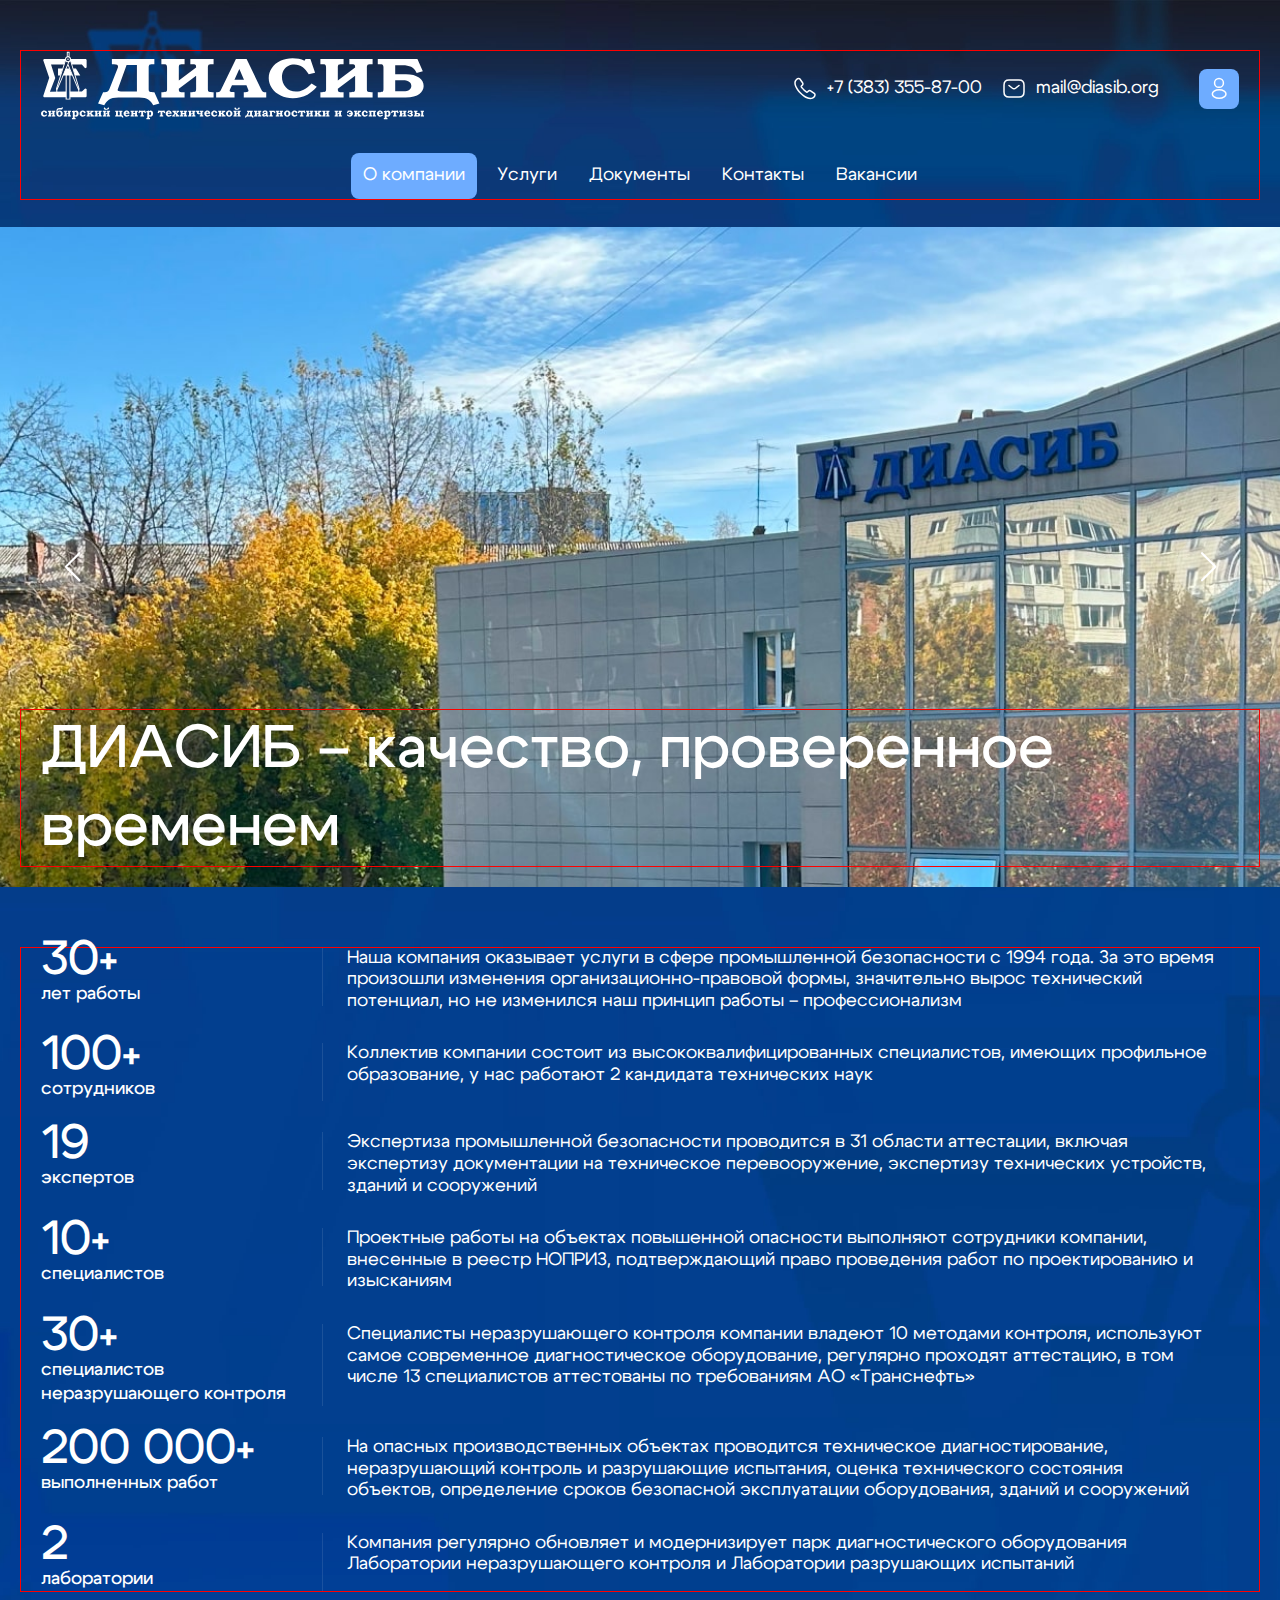
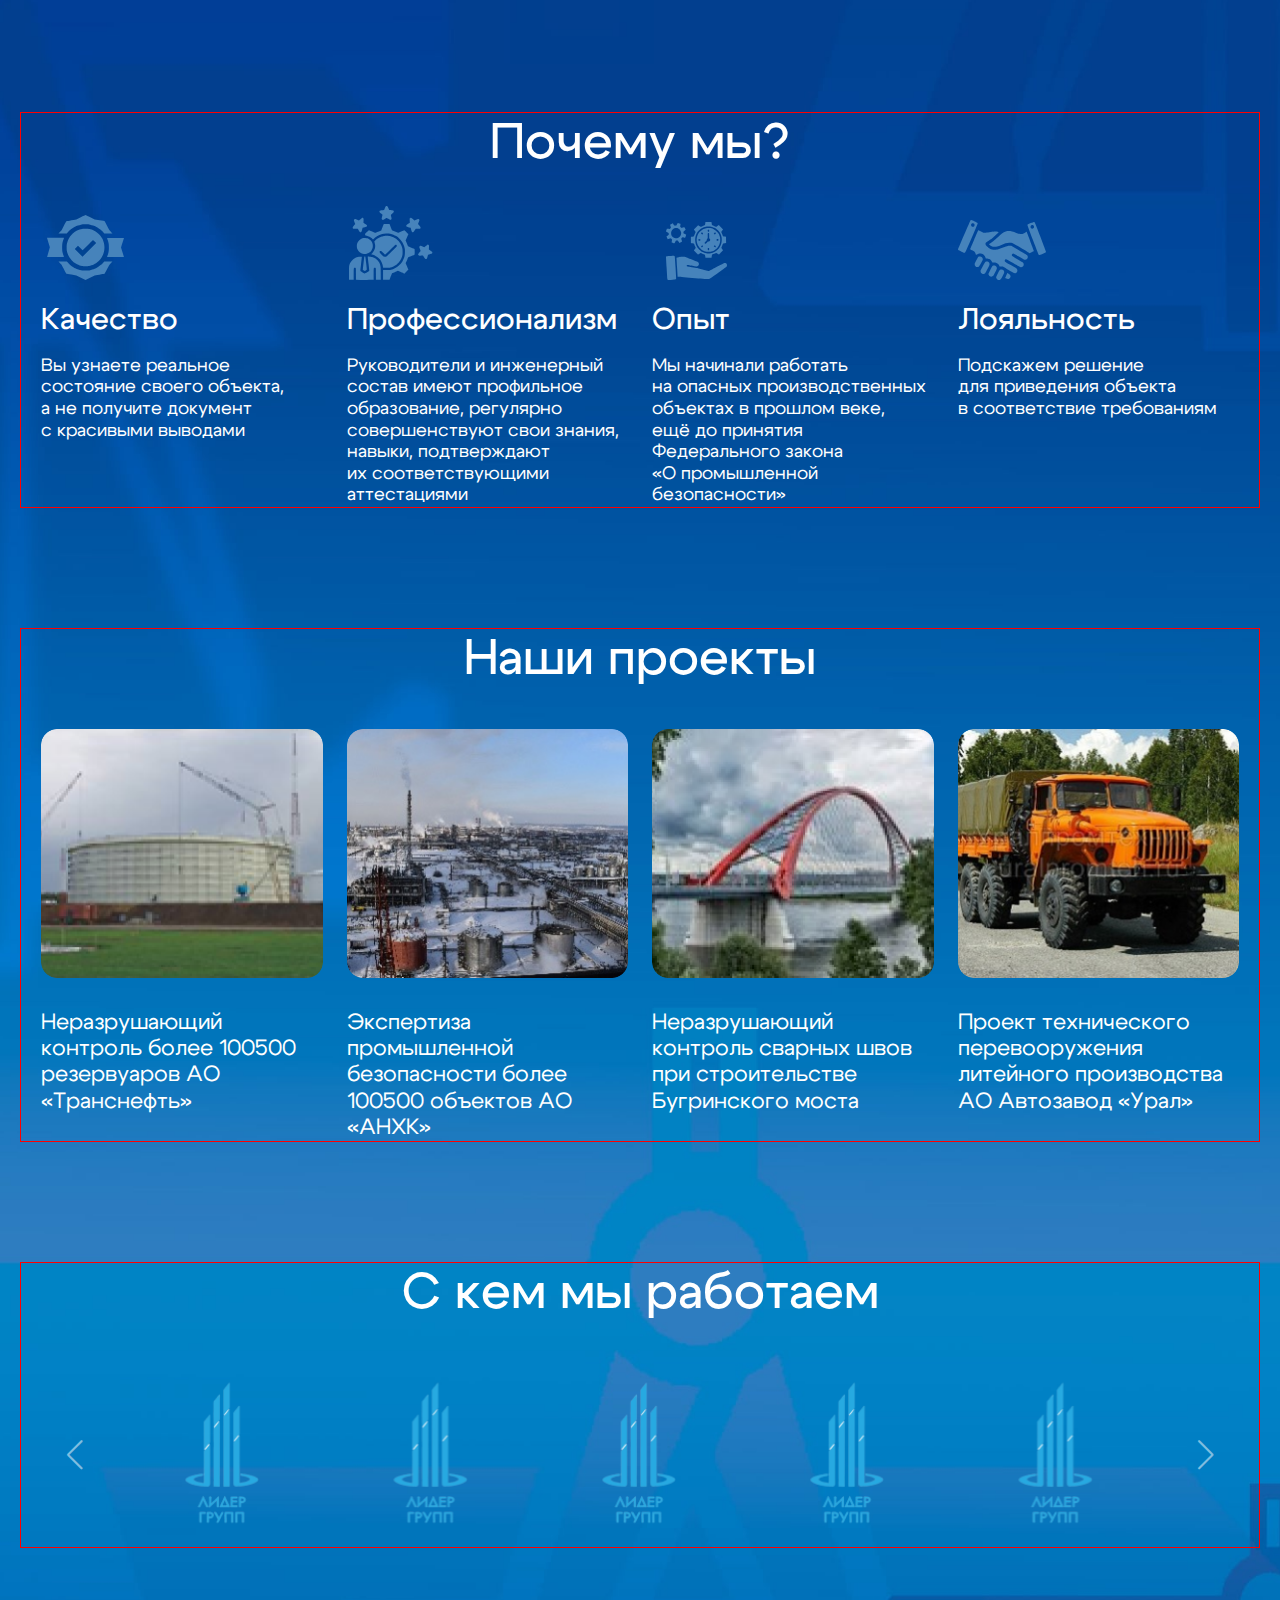
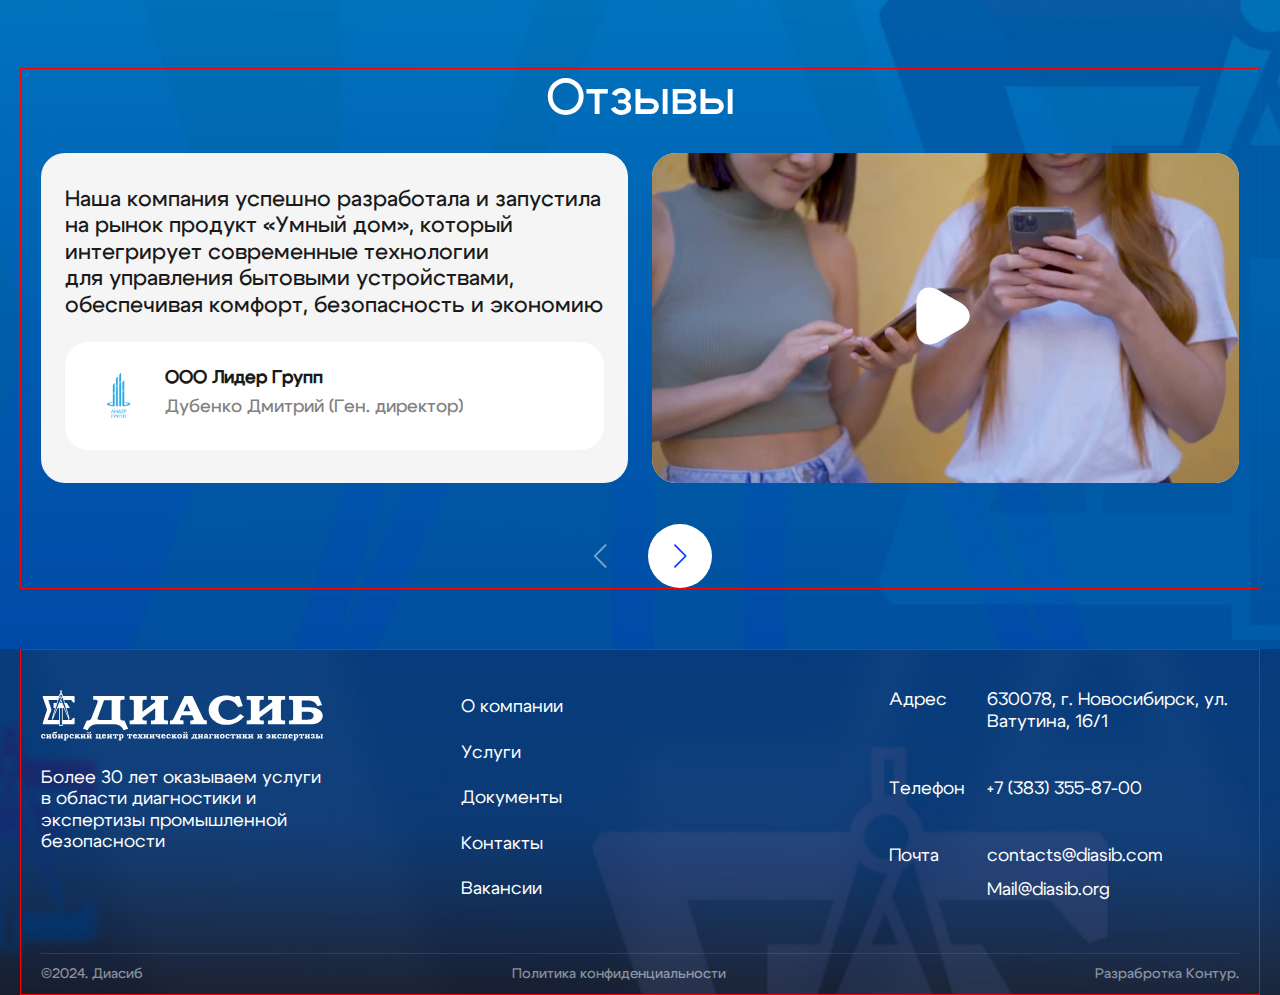
==== about.html @ 77876ae2 "first commit" ====
<!DOCTYPE html>
<html lang="ru">
<head>
    <meta charset="UTF-8">
    <meta name="viewport" content="width=device-width, initial-scale=1.0">
    <title>Диасиб</title>
    <link rel="stylesheet" href="https://cdn.jsdelivr.net/npm/swiper@11/swiper-bundle.min.css"/>
    <link rel="stylesheet" href="styles/style.css">
</head>
<body>
    <div class="layout" >
        <header class="header" style="background-image: url('./assets/imgs/Фон.jpg');">
            <div class="container">
                <a href="/index.html" class="logo">
                    <img src="./assets/icons/logo.svg" alt="logo">
                </a>
                <div class="header-content">
                    <div class="header-top">
                        <div class="header-contacts">
                            <a href="tel:+73833558700" class="phone">
                                <svg xmlns="http://www.w3.org/2000/svg" width="24" height="25" viewBox="0 0 24 25" fill="none">
                                    <path d="M21.97 18.83C21.97 19.19 21.89 19.56 21.72 19.92C21.55 20.28 21.33 20.62 21.04 20.94C20.55 21.48 20.01 21.87 19.4 22.12C18.8 22.37 18.15 22.5 17.45 22.5C16.43 22.5 15.34 22.26 14.19 21.77C13.04 21.28 11.89 20.62 10.75 19.79C9.6 18.95 8.51 18.02 7.47 16.99C6.44 15.95 5.51 14.86 4.68 13.72C3.86 12.58 3.2 11.44 2.72 10.31C2.24 9.17 2 8.08 2 7.04C2 6.36 2.12 5.71 2.36 5.11C2.6 4.5 2.98 3.94 3.51 3.44C4.15 2.81 4.85 2.5 5.59 2.5C5.87 2.5 6.15 2.56 6.4 2.68C6.66 2.8 6.89 2.98 7.07 3.24L9.39 6.51C9.57 6.76 9.7 6.99 9.79 7.21C9.88 7.42 9.93 7.63 9.93 7.82C9.93 8.06 9.86 8.3 9.72 8.53C9.59 8.76 9.4 9 9.16 9.24L8.4 10.03C8.29 10.14 8.24 10.27 8.24 10.43C8.24 10.51 8.25 10.58 8.27 10.66C8.3 10.74 8.33 10.8 8.35 10.86C8.53 11.19 8.84 11.62 9.28 12.14C9.73 12.66 10.21 13.19 10.73 13.72C11.27 14.25 11.79 14.74 12.32 15.19C12.84 15.63 13.27 15.93 13.61 16.11C13.66 16.13 13.72 16.16 13.79 16.19C13.87 16.22 13.95 16.23 14.04 16.23C14.21 16.23 14.34 16.17 14.45 16.06L15.21 15.31C15.46 15.06 15.7 14.87 15.93 14.75C16.16 14.61 16.39 14.54 16.64 14.54C16.83 14.54 17.03 14.58 17.25 14.67C17.47 14.76 17.7 14.89 17.95 15.06L21.26 17.41C21.52 17.59 21.7 17.8 21.81 18.05C21.91 18.3 21.97 18.55 21.97 18.83Z" stroke="white" stroke-width="1.5" stroke-miterlimit="10"/>
                                </svg>
                                +7 (383) 355-87-00
                            </a>
                            <a href="mailto:mail@diasib.org" class="mail">
                                <svg xmlns="http://www.w3.org/2000/svg" width="24" height="25" viewBox="0 0 24 25" fill="none">
                                    <path d="M17 21H7C4 21 2 19.5 2 16V9C2 5.5 4 4 7 4H17C20 4 22 5.5 22 9V16C22 19.5 20 21 17 21Z" stroke="white" stroke-width="1.5" stroke-miterlimit="10" stroke-linecap="round" stroke-linejoin="round"/>
                                    <path d="M17 9.5L13.87 12C12.84 12.82 11.15 12.82 10.12 12L7 9.5" stroke="white" stroke-width="1.5" stroke-miterlimit="10" stroke-linecap="round" stroke-linejoin="round"/>
                                </svg>
                                mail@diasib.org
                            </a>
                            <a href="#" class="profile">
                                <svg xmlns="http://www.w3.org/2000/svg" width="24" height="25" viewBox="0 0 24 25" fill="none">
                                    <path d="M12.1601 11.37C12.0601 11.36 11.9401 11.36 11.8301 11.37C9.45006 11.29 7.56006 9.34 7.56006 6.94C7.56006 4.49 9.54006 2.5 12.0001 2.5C14.4501 2.5 16.4401 4.49 16.4401 6.94C16.4301 9.34 14.5401 11.29 12.1601 11.37Z" stroke="white" stroke-width="1.5" stroke-linecap="round" stroke-linejoin="round"/>
                                    <path d="M7.16021 15.06C4.74021 16.68 4.74021 19.32 7.16021 20.93C9.91021 22.77 14.4202 22.77 17.1702 20.93C19.5902 19.31 19.5902 16.67 17.1702 15.06C14.4302 13.23 9.92021 13.23 7.16021 15.06Z" stroke="white" stroke-width="1.5" stroke-linecap="round" stroke-linejoin="round"/>
                                </svg>
                            </a>
                            
                        </div>
                    </div>
                    <div class="header-bottom">
                        <nav class="nav-menu">
                            <ul>
                                <li><a href="/about.html" class="active">О компании</a></li>
                                <li><a href="/services.html">Услуги</a></li>
                                <li><a href="/documents.html">Документы</a></li>
                                <li><a href="/contacts.html">Контакты</a></li>
                                <li><a href="/vacancies.html">Вакансии</a></li>
                            </ul>
                        </nav>
                    </div>  
                </div>
                <div class="burger">
                    <img src="./assets/icons/burger-menu.svg" alt="" class="burger-menu">
                    <img src="./assets/icons/close.svg" alt="" class="close-menu">
                </div>
            </div>
        </header>
        <main class="about-main" style="background-image: url('./assets/imgs/Фон.jpg');">
            <div class="banner-swiper swiper">
                <div class="swiper-wrapper">
                    <div class="swiper-slide">
                        <section class="banner" style="background-image: url('./assets/imgs/about-bg.jpg');">
                            <div class="container">
                                <h1>ДИАСИБ – качество, проверенное временем</h1>
                            </div>
                        </section>
                    </div>
                    <div class="swiper-slide">
                        <section class="banner" style="background-image: url('./assets/imgs/about-bg.jpg');">
                            <div class="container">
                                <h1>ДИАСИБ – качество, проверенное временем</h1>
                            </div>
                        </section>
                    </div>
                    <div class="swiper-slide">
                        <section class="banner" style="background-image: url('./assets/imgs/about-bg.jpg');">
                            <div class="container">
                                <h1>ДИАСИБ – качество, проверенное временем</h1>
                            </div>
                        </section>
                    </div>
                </div>
                <!-- <div class="swiper-pagination"></div> -->

                <div class=" swiper-button-prev"></div>
                <div class="swiper-button-next"></div>
            </div>         
            <section class="statistics">
                <div class="container">
                    <div class="statistics-wrapper">
                        <div class="statistics-item">
                            <h3>30+ <span>лет работы</span></h3>
                            <p>Наша компания оказывает услуги в сфере промышленной безопасности с 1994 года. За это время произошли изменения организационно-правовой формы, значительно вырос технический потенциал, но не изменился наш принцип работы – профессионализм</p>
                        </div>
                        <div class="statistics-item">
                            <h3>100+ <span>сотрудников</span></h3>
                            <p>Коллектив компании состоит из высококвалифицированных специалистов, имеющих профильное образование, у нас работают 2 кандидата технических наук</p>
                        </div>
                        <div class="statistics-item">
                            <h3>19 <span>экспертов</span></h3>
                            <p>Экспертиза промышленной безопасности проводится в 31 области аттестации, включая экспертизу документации на техническое перевооружение, экспертизу технических устройств, зданий и сооружений</p>
                        </div>
                        <div class="statistics-item">
                            <h3>10+ <span>специалистов</span></h3>
                            <p>Проектные работы на объектах повышенной опасности выполняют сотрудники компании, внесенные в реестр НОПРИЗ, подтверждающий право проведения работ по проектированию и изысканиям</p>
                        </div>
                        <div class="statistics-item">
                            <h3>30+ <span>специалистов неразрушающего контроля</span></h3>
                            <p>Специалисты неразрушающего контроля компании владеют 10 методами контроля, используют самое современное диагностическое оборудование, регулярно проходят аттестацию, в том числе 13 специалистов аттестованы по требованиям АО «Транснефть»</p>
                        </div>
                        <div class="statistics-item">
                            <h3>200 000+ <span>выполненных работ</span></h3>
                            <p>На опасных производственных объектах проводится техническое диагностирование, неразрушающий контроль и разрушающие испытания, оценка технического состояния объектов, определение сроков безопасной эксплуатации оборудования, зданий и сооружений</p>
                        </div>
                        <div class="statistics-item">
                            <h3>2 <span>лаборатории</span></h3>
                            <p>Компания регулярно обновляет и модернизирует парк диагностического оборудования Лаборатории неразрушающего контроля и Лаборатории разрушающих испытаний</p>
                        </div>
                    </div>
                </div>
            </section>
            <section class="advantages">
                <div class="container">
                    <h2>Почему мы?</h2>
                    <div class="advantages-wrapper">
                        <div class="advantages-item">
                            <div class="advantages-icon">
                                <svg width="77" height="65" viewBox="0 0 77 65" fill="none" xmlns="http://www.w3.org/2000/svg">
                                    <path fill-rule="evenodd" clip-rule="evenodd" d="M0 22.8734H8.50879C16.5515 22.8734 17.0176 22.8884 16.9274 23.1427C16.8823 23.2773 16.5816 24.1749 16.2659 25.1174C15.9352 26.0598 15.5594 27.481 15.409 28.2589C15.2136 29.3061 15.1535 30.4131 15.1535 32.4476C15.1535 34.4223 15.2286 35.6191 15.409 36.6364C15.5594 37.4143 15.9803 38.9402 16.3411 40.0023C16.7019 41.0644 16.9725 41.962 16.9424 41.9919C16.9123 42.0069 13.0939 42.0069 0.0751659 41.9471L2.84127 32.3728L1.53339 27.9597C0.826825 25.5362 0.180398 23.397 0.120266 23.2025L0 22.8734ZM77 22.8884L76.6843 23.8907C76.5039 24.4442 75.8424 26.5834 74.0385 32.3878L75.4215 36.9505C76.1882 39.4488 76.8647 41.618 76.9098 41.7676C76.985 42.0219 76.5189 42.0368 68.5062 42.0368C60.4785 42.0368 60.0125 42.0219 60.0877 41.7676C60.1478 41.618 60.4184 40.84 60.704 40.0023C60.9897 39.1945 61.3655 37.7733 61.5459 36.8757C61.8165 35.5293 61.8766 34.7066 61.8766 32.4476C61.8766 30.2037 61.8165 29.3809 61.5459 28.0495C61.3655 27.1369 60.9897 25.7158 60.704 24.893C60.4184 24.0852 60.1328 23.2923 60.0726 23.1427C59.9674 22.8884 60.4184 22.8884 77 22.8884ZM38.4699 0C38.5752 0 40.6948 1.0023 47.6853 4.47296L52.6763 5.3107C55.4274 5.77445 57.6823 6.16341 57.6974 6.17837C57.7124 6.19333 58.7647 8.18297 62.3276 15.0196L63.876 16.6352C64.7179 17.5178 65.4244 18.3107 65.4244 18.3855C65.4244 18.4902 63.9512 18.5501 57.2314 18.5501L56.4496 17.6076C56.0137 17.099 55.277 16.2911 54.796 15.8274C54.3149 15.3636 53.5182 14.6755 53.0221 14.2716C52.526 13.8826 51.654 13.2693 51.0978 12.9102C50.5416 12.5512 49.5644 11.9977 48.918 11.6835C48.2866 11.3544 47.0389 10.8458 46.182 10.5466C45.31 10.2474 43.927 9.85846 43.1002 9.67894C41.8223 9.40967 41.1158 9.34983 38.515 9.34983C35.9143 9.34983 35.1927 9.40967 33.9299 9.67894C33.1031 9.85846 31.705 10.2474 30.8481 10.5466C29.9762 10.8458 28.6533 11.3993 27.9166 11.7883C27.165 12.1772 26.0525 12.8205 25.4512 13.2394C24.8348 13.6433 23.7524 14.481 23.0459 15.0944C22.3393 15.7227 21.3171 16.7399 19.7987 18.5351L15.7397 18.5501C13.4998 18.5501 11.6207 18.5052 11.5605 18.4304C11.5004 18.3705 12.1468 17.6076 14.5822 15.1692L16.8522 10.8308C18.1 8.45224 19.1673 6.41772 19.2274 6.32796C19.2876 6.22325 21.5125 5.78941 29.3448 4.47296L33.8096 2.24396C36.2751 1.01726 38.3647 0 38.4699 0V0ZM39.0412 13.6881C40.4693 13.7181 41.8674 13.8377 42.4988 13.9873C43.0701 14.107 44.0472 14.3913 44.6786 14.6007C45.295 14.8101 46.4375 15.3038 47.2343 15.7077C48.016 16.1116 49.2337 16.8746 49.9403 17.3982C50.6318 17.9218 51.6841 18.8493 52.2403 19.4626C52.8116 20.061 53.5783 20.9586 53.9241 21.4522C54.2849 21.9459 54.8711 22.9333 55.247 23.6214C55.6228 24.3245 56.164 25.611 56.4647 26.4638C56.7503 27.3314 57.0961 28.6778 57.2163 29.4557C57.3516 30.2486 57.4569 31.5949 57.4569 32.4476C57.4569 33.3153 57.3516 34.6617 57.2163 35.4396C57.0961 36.2325 56.7503 37.5788 56.4647 38.4315C56.164 39.2992 55.6228 40.5857 55.247 41.2739C54.8711 41.977 54.2849 42.9494 53.9241 43.443C53.5783 43.9367 52.8116 44.8493 52.2403 45.4476C51.6841 46.061 50.6318 46.9885 49.9403 47.5121C49.2337 48.0357 48.016 48.7986 47.2343 49.2025C46.4375 49.6064 45.1898 50.13 44.4531 50.3694C43.7015 50.6237 42.6191 50.9079 42.0478 51.0276C41.4014 51.1473 40.0184 51.2221 38.515 51.2221C36.9967 51.2221 35.6136 51.1473 34.9822 51.0276C34.3959 50.9079 33.3436 50.6237 32.6521 50.3993C31.9455 50.1749 30.7579 49.6962 30.0213 49.3222C29.2696 48.9482 28.1572 48.29 27.5408 47.8562C26.9094 47.4223 25.797 46.4499 25.0603 45.702C24.3087 44.954 23.3165 43.7722 22.8504 43.069C22.3694 42.3809 21.723 41.229 21.3922 40.5259C21.0615 39.8377 20.6556 38.8205 20.4752 38.2819C20.3098 37.7583 20.0392 36.771 19.9039 36.1128C19.7235 35.2601 19.6484 34.2278 19.6484 32.4476C19.6484 30.6824 19.7235 29.6502 19.9039 28.7825C20.0392 28.1243 20.3399 27.0472 20.5654 26.389C20.7759 25.7307 21.2569 24.6237 21.6027 23.9206C21.9635 23.2325 22.6099 22.1553 23.0459 21.527C23.4818 20.9137 24.4139 19.8366 25.1205 19.1335C25.827 18.4304 26.9094 17.4879 27.5408 17.0541C28.1572 16.6203 29.2696 15.962 30.0213 15.588C30.7579 15.214 31.9455 14.7353 32.6521 14.5109C33.3436 14.2716 34.426 14.0173 35.0574 13.9125C35.6738 13.8078 36.2751 13.7031 36.4104 13.6732C36.5307 13.6433 37.7183 13.6433 39.0412 13.6881ZM35.5836 35.29L30.9984 30.7273L27.7663 33.9586L35.5084 41.6479L49.1886 28.0345C46.7983 25.6709 46.0617 24.9678 46.0316 24.9678C45.9865 24.9678 43.6113 27.3015 40.77 30.1289L35.5836 35.29ZM19.7987 46.3751L20.851 47.6018C21.4223 48.275 22.4746 49.3222 23.1812 49.9206C23.8727 50.519 24.925 51.3268 25.5113 51.7158C26.0826 52.1047 27.2702 52.7779 28.1421 53.2117C28.999 53.6456 30.4272 54.229 31.2991 54.5132C32.156 54.7975 33.4789 55.1415 34.2306 55.2911C35.2679 55.5006 36.2601 55.5604 38.5902 55.5604C41.0857 55.5604 41.8374 55.5006 43.1002 55.2313C43.927 55.0518 45.31 54.6628 46.182 54.3636C47.0389 54.0644 48.3016 53.5409 48.9631 53.2117C49.6246 52.8826 50.707 52.2543 51.3684 51.8205C52.0299 51.3867 53.1724 50.504 53.909 49.8608C54.6607 49.2175 55.698 48.1703 57.2314 46.3751H61.3204C64.5074 46.3751 65.4244 46.4051 65.4094 46.5547C65.4094 46.6594 64.7179 47.4522 62.3126 49.8907L60.0125 54.3038C58.7497 56.7273 57.7124 58.7169 57.6974 58.7319C57.6823 58.7468 55.4274 59.1358 47.6853 60.4373L38.515 65L29.3448 60.4373L24.4139 59.6145C21.7079 59.1507 19.4379 58.7917 19.3778 58.7917C19.3176 58.7917 18.2052 56.7422 14.5672 49.7411L13.0037 48.1703C12.1468 47.3026 11.4854 46.5397 11.5455 46.4799C11.6056 46.42 13.4848 46.3751 19.7987 46.3751Z" fill="#4683BB"/>
                                </svg>
                            </div>
                            <h4>Качество</h4>
                            <p>Вы узнаете реальное состояние своего объекта, а не получите документ с красивыми выводами</p>
                        </div>
                        <div class="advantages-item">
                            <div class="advantages-icon">
                                <svg width="84" height="74" viewBox="0 0 84 74" fill="none" xmlns="http://www.w3.org/2000/svg">
                                    <path fill-rule="evenodd" clip-rule="evenodd" d="M34.7944 17.9006L40.5471 17.9876L41.6942 20.9797C42.3199 22.615 42.9629 24.0937 43.102 24.2502C43.241 24.3894 43.9536 24.7199 44.6661 24.9635C45.3787 25.207 46.5779 25.7115 47.3252 26.0942C48.0552 26.4595 48.8025 26.7727 48.9763 26.7727C49.1328 26.7727 50.5753 26.1812 52.1916 25.4679C53.7905 24.7547 55.1983 24.1632 55.32 24.1632C55.4242 24.1632 56.4149 25.0504 59.439 28.0774L56.6235 34.5139L57.3882 36.1666C57.8227 37.0712 58.3441 38.3237 58.5352 38.95C58.7438 39.5762 59.0393 40.2025 59.2131 40.359C59.3868 40.5156 60.812 41.1419 62.3936 41.7507C63.9751 42.3422 65.3655 42.9337 65.4872 43.0207C65.6436 43.1598 65.7131 43.8905 65.7131 45.8214C65.7131 47.735 65.6436 48.483 65.4872 48.6396C65.3655 48.744 64.0099 49.3181 62.4805 49.9095C60.951 50.501 59.5433 51.0751 59.3521 51.1968C59.1435 51.3186 58.7959 51.9971 58.5005 52.8843C58.2224 53.6845 57.701 54.9718 57.3186 55.7372C56.6235 57.1289 56.6235 57.1289 56.9015 57.8248C57.0579 58.2075 57.6836 59.6514 59.4216 63.5655L55.3547 67.6362L54.3988 67.2013C53.8774 66.9577 52.4175 66.3315 48.9242 64.8354L47.2731 65.6182C46.3694 66.0531 45.118 66.5924 44.4923 66.7838C43.8667 66.9925 43.2584 67.2535 43.1541 67.3579C43.0324 67.4796 42.4068 68.9409 40.5645 73.6553L39.1915 73.7596C38.4268 73.8292 36.9669 73.8292 34.0644 73.6553V64.0874H37.4014C40.13 64.0874 40.9816 64.0352 41.9723 63.7569C42.6501 63.5829 43.7798 63.2002 44.4923 62.9218C45.2049 62.6435 46.4215 62.0346 47.1862 61.5997C48.1769 61.0083 49.1501 60.208 50.5753 58.7816C52.0004 57.3551 52.7999 56.3809 53.3908 55.3893C53.8253 54.6239 54.3988 53.4931 54.6422 52.8669C54.9029 52.2406 55.2678 51.1446 55.4764 50.4314C55.7371 49.492 55.8587 48.3961 55.9109 46.5173C55.9804 44.4645 55.9456 43.5947 55.7023 42.4292C55.5459 41.6116 55.2504 40.4808 55.0593 39.9067C54.8507 39.3327 54.4162 38.3237 54.086 37.6452C53.7558 36.9668 53.1649 35.9578 52.7825 35.3837C52.4002 34.8097 51.34 33.5919 50.4189 32.6873C49.2718 31.5566 48.2464 30.739 47.1862 30.1127C46.3172 29.6082 45.0311 28.9646 44.3185 28.6862C43.606 28.4253 42.1982 28.0252 41.1902 27.8164C39.6608 27.4859 39.0003 27.4511 37.019 27.5207C35.4027 27.5903 34.2035 27.7294 33.1955 28.0078C32.3786 28.2165 31.1273 28.634 30.4147 28.9298C29.7021 29.2429 28.4508 29.9214 27.6339 30.4606C26.8171 30.9825 25.67 31.8697 23.9842 33.3832L22.8545 32.3394C22.2288 31.7654 21.1686 31.0173 20.4734 30.6694C19.7782 30.3215 18.579 29.904 16.4587 29.4691L15.9025 27.9904L17.8143 26.0768C18.8571 25.0156 19.813 24.1632 19.9347 24.1632C20.0563 24.1632 21.4988 24.7547 23.1152 25.4679C24.7489 26.1812 26.1914 26.7727 26.3304 26.7727C26.4695 26.7727 27.0778 26.5291 27.6861 26.216C28.277 25.9202 29.5457 25.381 32.2396 24.4242L32.8652 22.8585C33.2128 22.0061 33.7864 20.5274 34.1513 19.5881L34.7944 17.9006ZM78.9391 38.6194C79.1129 38.6194 79.4432 38.8108 79.6865 39.0543C80.1036 39.4718 80.121 39.5066 79.895 43.5773L81.6156 44.7081C83.2493 45.7692 83.3362 45.8736 83.371 46.4825C83.4058 47.0218 83.3362 47.1957 82.9365 47.4915C82.6758 47.6828 81.7025 48.0133 80.764 48.2395C79.0608 48.6222 79.0608 48.6222 78.9044 49.2311C78.8175 49.5616 78.6089 50.3792 78.4525 51.0577C78.2787 51.7187 77.9833 52.4494 77.7921 52.6581C77.5661 52.9017 77.2185 53.0582 76.9405 53.0582C76.6798 53.0582 76.3322 52.9191 76.1584 52.7451C75.9846 52.5885 75.4284 51.7535 73.9511 49.3876L73.169 49.4746C72.7346 49.5268 71.8482 49.5964 71.2051 49.6486C70.1623 49.7356 69.9885 49.7008 69.6062 49.3529C69.3802 49.1441 69.1717 48.8484 69.1543 48.7092C69.1369 48.5526 69.1369 48.3091 69.1369 48.1351C69.1543 47.9786 69.6236 47.3001 70.1623 46.6564C70.7185 46.0128 71.2746 45.3517 71.4311 45.1778C71.657 44.882 71.6049 44.6733 70.9097 42.9337C70.1623 41.1071 70.1276 41.0027 70.3883 40.5504C70.5447 40.3069 70.8575 40.0111 71.1182 39.9241C71.5006 39.7676 71.9003 39.872 75.2546 41.2289L76.4712 40.2199C77.149 39.6806 77.9137 39.0891 78.1744 38.9152C78.4351 38.7586 78.7827 38.6194 78.9391 38.6194ZM11.3316 50.6402C12.7915 50.6228 12.8611 50.6402 12.8611 51.0055C12.8611 51.2316 12.4961 54.3803 12.079 58.0161C11.4012 63.6525 11.3143 64.6788 11.5228 64.9746C11.6445 65.1659 12.583 65.8096 13.6084 66.4011C14.6338 67.0099 15.6245 67.497 15.8156 67.497C16.0068 67.497 17.0496 66.9751 18.1619 66.3663C19.5697 65.5661 20.178 65.1138 20.2475 64.8354C20.2996 64.6267 19.9868 61.4954 19.5523 57.877C19.1178 54.276 18.7702 51.1447 18.7702 50.9185C18.7702 50.5358 18.7702 50.5358 20.6298 50.6402C22.0202 50.7098 22.8371 50.8663 23.8104 51.1968C24.5229 51.4578 25.531 51.9101 26.0523 52.2232C26.5737 52.5363 27.5644 53.3366 28.2248 54.015C28.9026 54.6935 29.7195 55.7024 30.0671 56.2765C30.3973 56.8506 30.8492 57.8074 31.0577 58.3988C31.2837 59.0077 31.527 60.208 31.6139 61.0952C31.7182 61.9824 31.7877 65.2007 31.8051 73.7596H26.9387L26.9213 68.0537C26.9213 62.9044 26.904 62.3304 26.6259 62.052C26.4521 61.8781 26.0871 61.7389 25.809 61.7563C25.5136 61.7563 25.1486 61.8955 24.9748 62.052C24.6793 62.3304 24.662 62.8175 24.6793 73.6727L22.7154 73.7944C21.6379 73.864 18.5269 73.9336 15.8156 73.9336C13.087 73.9336 9.97602 73.864 6.95193 73.6727L6.93455 68.0189C6.93455 62.9044 6.91717 62.3304 6.63909 62.052C6.46529 61.8781 6.10032 61.7389 5.7701 61.7389C5.38774 61.7563 5.12705 61.8781 4.95325 62.139C4.72731 62.4695 4.69255 63.4263 4.69255 73.7596H0V67.1839C0 61.8781 0.0521395 60.3994 0.260697 59.4948C0.417116 58.8685 0.764712 57.8944 1.02541 57.3203C1.30349 56.7462 1.91178 55.772 2.36366 55.1458C2.83291 54.5369 3.68452 53.6497 4.25806 53.1974C4.83159 52.7277 5.83962 52.084 6.51743 51.7535C7.17787 51.423 8.20328 51.0403 8.77681 50.9011C9.35034 50.7619 10.4974 50.6402 11.3316 50.6402ZM37.5578 0C37.8359 0 38.2008 0.0695846 38.3573 0.156565C38.5311 0.243546 39.0177 1.13075 39.4522 2.15712C40.0605 3.6184 40.3038 4.00111 40.5819 4.00111C40.7731 4.00111 41.6594 4.08809 42.5806 4.17507C43.745 4.29685 44.3185 4.43602 44.5271 4.64477C44.7183 4.83613 44.8399 5.20145 44.8399 5.60156C44.8399 6.21042 44.7183 6.34959 43.3627 7.48034C42.5284 8.15879 41.8854 8.81984 41.8854 8.9938C41.8854 9.16777 42.0418 9.95059 42.233 10.7334C42.4241 11.5336 42.5806 12.4034 42.5806 12.6992C42.5806 13.0645 42.4415 13.3254 42.0939 13.569C41.8332 13.7603 41.503 13.9169 41.364 13.9169C41.2076 13.9169 40.3212 13.4472 39.3653 12.8731C37.8185 11.9511 37.5752 11.8642 37.2797 12.0729C37.0885 12.1947 36.2717 12.6818 35.4722 13.1515C34.2209 13.8821 33.9602 13.9691 33.5778 13.8299C33.3171 13.7256 33.0043 13.4472 32.8479 13.1863C32.6045 12.7514 32.6219 12.5774 33.5431 8.87203L32.1005 7.61951C31.3184 6.94106 30.5885 6.19303 30.5016 5.96688C30.3857 5.70014 30.3857 5.4044 30.5016 5.07967C30.6232 4.74915 30.8666 4.54039 31.3706 4.40122C31.7529 4.27945 32.7436 4.12289 35.1246 3.91413L35.8198 2.2615C36.2022 1.3395 36.6367 0.469696 36.7931 0.295734C36.9321 0.139169 37.2797 0 37.5578 0V0ZM13.4172 11.8294C13.591 11.8294 13.8517 11.8816 14.0081 11.9511C14.1819 12.0207 14.3905 12.2991 14.4948 12.5426C14.6164 12.8384 14.6338 13.656 14.5469 14.8911C14.4426 16.335 14.4774 16.8047 14.6338 16.909C14.7555 16.9612 15.5202 17.4483 16.337 17.9528C17.3451 18.5965 17.8665 19.0314 17.9881 19.3619C18.1098 19.7272 18.0924 19.9534 17.8838 20.3187C17.6579 20.7188 17.3451 20.858 13.6084 21.8322L13.1044 23.8153C12.6699 25.5549 12.5309 25.8507 12.1311 26.0768C11.7661 26.2856 11.5402 26.303 11.1752 26.1812C10.845 26.0594 10.4105 25.5375 9.76746 24.5286C9.26344 23.7109 8.77681 22.9455 8.72467 22.8237C8.62039 22.6672 8.15114 22.6324 6.70861 22.7368C5.31822 22.8411 4.67517 22.8063 4.3102 22.6498C3.99736 22.5106 3.77142 22.2671 3.71928 21.9539C3.64976 21.693 3.68452 21.3277 3.77142 21.1363C3.8757 20.945 4.46661 20.1795 6.25674 18.092L5.87438 17.17C5.6832 16.6655 5.35298 15.8131 5.14443 15.2738C4.84897 14.5084 4.81421 14.1779 4.95325 13.7951C5.05753 13.5168 5.31822 13.2385 5.61368 13.1341C5.99604 12.9949 6.30887 13.0297 7.09097 13.3254C7.62974 13.5342 8.48135 13.8647 9.9065 14.4388L11.0709 13.4298C11.714 12.8731 12.444 12.2817 12.6873 12.1251C12.9132 11.9511 13.2608 11.8294 13.4172 11.8294ZM61.9417 11.8294C62.1329 11.8294 62.689 12.1425 63.1756 12.5426C63.6449 12.9427 64.3575 13.5168 65.435 14.4388L67.1209 13.743C68.0594 13.3602 68.9805 13.0471 69.1717 13.0471C69.3629 13.0471 69.6757 13.1167 69.8669 13.2211C70.0581 13.308 70.284 13.5864 70.3883 13.8299C70.5273 14.1779 70.423 14.5954 69.0326 18.005L70.3188 19.5185C71.2225 20.597 71.6049 21.1885 71.6049 21.519C71.6049 21.78 71.4658 22.1801 71.3094 22.4062C71.0139 22.7889 70.8923 22.8237 69.5193 22.7715C68.7024 22.7542 67.7292 22.7194 67.3642 22.7194C66.6864 22.702 66.669 22.7194 65.7652 24.1806C65.2438 24.9809 64.6529 25.7985 64.4444 25.9724C64.2184 26.1464 63.923 26.2856 63.7839 26.2856C63.6275 26.2682 63.3147 26.129 63.0887 25.955C62.7411 25.6941 62.55 25.2244 61.681 21.8322L59.9951 21.4146C59.0566 21.1885 58.1355 20.8928 57.9096 20.771C57.701 20.6318 57.4403 20.3535 57.336 20.1273C57.197 19.8316 57.197 19.6228 57.3708 19.2401C57.5272 18.927 58.1703 18.4225 60.8468 16.7873L60.6034 12.6122L61.0901 12.2121C61.3508 12.0033 61.7331 11.8294 61.9417 11.8294ZM38.2356 29.8344C39.2436 29.8692 40.7035 30.0605 41.5378 30.2693C42.3372 30.4606 43.6407 30.9303 44.4054 31.2783C45.1702 31.6436 46.1782 32.2003 46.6648 32.5308C47.1341 32.8439 48.0726 33.6267 48.7156 34.253C49.3761 34.8793 50.2451 35.8708 50.6622 36.4449C51.0619 37.019 51.6876 38.0454 52.0178 38.7412C52.3654 39.437 52.8694 40.6896 53.1127 41.5246C53.5298 42.8815 53.582 43.3512 53.5994 45.7519C53.5994 47.8742 53.5472 48.6918 53.2865 49.666C53.0954 50.327 52.713 51.4578 52.4002 52.1884C52.1047 52.9017 51.4964 54.0324 51.0619 54.7109C50.6274 55.3719 49.6889 56.5027 48.9763 57.1985C48.2811 57.9117 47.1515 58.8511 46.491 59.286C45.8132 59.7209 44.6835 60.3298 43.9709 60.6255C43.241 60.9387 42.1113 61.3214 41.4509 61.4954C40.5471 61.7389 39.5739 61.8259 37.8011 61.8259C36.4629 61.8433 35.0725 61.7737 34.7075 61.7041C34.1166 61.5823 34.0471 61.5128 33.9776 60.9213C33.9254 60.5734 33.7342 59.5992 33.5431 58.799C33.3345 57.9813 32.8652 56.694 32.4829 55.9286C32.1005 55.1632 31.3358 53.9802 30.797 53.3192C30.2409 52.6407 29.2329 51.6839 28.5724 51.1794C27.912 50.6924 26.8171 50.0139 26.1566 49.6834C25.4788 49.3529 24.5055 48.9701 23.9842 48.831C23.4454 48.6744 22.8023 48.5178 22.0724 48.3613L23.2194 47.1783C24.0189 46.3607 24.5751 45.5953 25.0443 44.6211C25.4093 43.8557 25.8438 42.6379 26.0002 41.9247C26.1856 41.0549 26.2435 40.1851 26.174 39.3153C26.1219 38.5846 25.8959 37.4365 25.2876 35.4359L26.4173 34.3748C27.0256 33.7833 28.0163 32.9831 28.5898 32.583C29.1633 32.2003 30.0149 31.6784 30.5016 31.4348C30.9708 31.1913 32.031 30.7912 32.8479 30.5476C33.6473 30.2867 34.7944 30.0083 35.3679 29.9214C35.9415 29.8344 37.2276 29.7996 38.2356 29.8344ZM36.3238 48.4656C35.9415 48.5526 35.6286 48.3091 34.0644 46.726C32.4481 45.0908 32.17 44.882 31.6313 44.882C31.2663 44.882 30.9535 44.9864 30.8144 45.1778C30.6928 45.3517 30.5885 45.7171 30.5885 46.0128C30.5885 46.4303 30.9187 46.8652 32.4481 48.3961C33.4735 49.4398 34.5685 50.3966 34.8813 50.5358C35.1941 50.675 35.8024 50.7967 36.2369 50.7967C36.654 50.7967 37.2276 50.675 37.4883 50.5358C37.749 50.414 40.1821 48.0829 42.8934 45.3691C47.1688 41.0897 47.8119 40.3764 47.8119 39.9241C47.8119 39.6284 47.6728 39.2631 47.499 39.0891C47.3252 38.9152 46.9777 38.776 46.7517 38.776C46.4041 38.7934 45.2049 39.8894 41.5378 43.5773C38.6527 46.4651 36.5845 48.4135 36.3238 48.4656ZM16.2849 31.9219C16.9801 31.9741 18.0055 32.1655 18.5443 32.3742C19.1004 32.583 19.813 32.9309 20.1606 33.1396C20.4908 33.3484 21.1165 33.8703 21.551 34.3052C21.9681 34.7401 22.5764 35.5577 22.8718 36.1144C23.1847 36.6711 23.5149 37.4887 23.6366 37.9236C23.7408 38.3411 23.8277 39.2805 23.8277 40.0111C23.8277 40.7766 23.6887 41.7333 23.4975 42.3596C23.3237 42.9337 22.8718 43.8557 22.4895 44.4297C22.1071 44.9864 21.4988 45.7345 21.1165 46.0476C20.7341 46.3781 20.0389 46.8304 19.5871 47.074C19.1352 47.3001 18.3183 47.6132 17.7622 47.7524C17.2234 47.8916 16.337 48.0133 15.8156 48.0133C15.2769 48.0133 14.3905 47.8916 13.817 47.735C13.2434 47.5958 12.3744 47.2479 11.9052 47.0044C11.4359 46.7434 10.6365 46.1346 10.1498 45.6649C9.52414 45.0734 9.02013 44.3428 8.58563 43.4034C7.99472 42.1682 7.90782 41.8203 7.8383 40.446C7.78616 39.3153 7.85568 38.5846 8.06424 37.8366C8.23804 37.2625 8.56825 36.4101 8.82895 35.9404C9.08965 35.4707 9.71532 34.6879 10.2541 34.1834C10.7755 33.6789 11.714 33.0179 12.3397 32.7221C12.948 32.4264 13.817 32.1133 14.2515 32.0089C14.6686 31.9219 15.5897 31.8871 16.2849 31.9219ZM15.8156 50.6228C16.2154 50.6228 16.3544 50.7098 16.4066 51.0055C16.4587 51.2316 16.8063 54.1716 17.206 57.5812C17.6058 60.9735 17.8491 63.809 17.7796 63.8612C17.6927 63.9308 17.2408 64.2092 15.9025 65.0268L14.8076 64.4353C14.2167 64.1048 13.7474 63.7743 13.7648 63.6873C13.7822 63.6003 14.095 60.9213 14.4426 57.7204C14.8076 54.5369 15.1552 51.6317 15.2073 51.2664C15.3116 50.6924 15.3638 50.6228 15.8156 50.6228Z" fill="#4683BB"/>
                                </svg>  
                            </div> 
                            <h4>Профессионализм</h4>
                            <p>Руководители и инженерный состав имеют профильное образование, регулярно совершенствуют свои знания, навыки, подтверждают их соответствующими аттестациями</p>
                        </div>
                        <div class="advantages-item">
                            <div class="advantages-icon">
                                <svg width="61" height="58" viewBox="0 0 61 58" fill="none" xmlns="http://www.w3.org/2000/svg">
                                    <path fill-rule="evenodd" clip-rule="evenodd" d="M42.4751 0C45.2276 0 45.4669 0.0121263 45.5148 0.218273C45.5507 0.32741 45.6345 0.94585 45.7183 1.57642C45.7901 2.20698 45.9217 2.83755 46.0055 2.97094C46.0893 3.11645 46.544 3.35898 47.0945 3.553C47.6091 3.74702 48.4828 4.11081 49.0333 4.37759C49.5718 4.63224 50.1223 4.85051 50.254 4.85051C50.3856 4.85051 51.0079 4.45035 52.7791 3.0922L57.0755 7.45766L56.2856 8.4884C55.8548 9.05833 55.4479 9.64039 55.3881 9.79804C55.3043 10.0042 55.4 10.3073 55.8069 11.1926C56.1061 11.7989 56.4651 12.7083 56.6207 13.2055C56.7883 13.7391 56.9917 14.1635 57.1353 14.2605C57.267 14.3454 57.9611 14.503 58.6911 14.6122C59.4211 14.7213 60.0195 14.8183 60.0315 14.8304C60.0315 14.8426 60.0674 16.2128 60.1272 20.9178L58.6911 21.1361C57.7337 21.2816 57.1912 21.4231 57.0635 21.5605C56.9558 21.6697 56.7524 22.1547 56.6088 22.6155C56.4652 23.0763 56.1301 23.913 55.8668 24.4587C55.6155 25.0165 55.4 25.5865 55.4 25.732C55.4 25.8896 55.771 26.5202 57.0755 28.3149L56.3335 29.1031C55.9146 29.5396 54.9931 30.5097 54.2631 31.2616C53.5451 32.0013 52.9108 32.6197 52.8629 32.6197C52.8031 32.6197 52.2526 32.2438 51.6303 31.7709C51.0079 31.2979 50.3856 30.922 50.254 30.922C50.1223 30.922 49.7872 31.0433 49.512 31.1767C49.2248 31.3222 48.9734 31.4677 48.9375 31.5162C48.9016 31.5526 48.8298 31.6011 48.758 31.6132C48.6862 31.6253 48.0998 31.8315 47.4416 32.074C46.7834 32.3165 46.173 32.5833 46.0893 32.6561C46.0055 32.741 45.8499 33.4564 45.5268 35.7119L42.511 35.7362C40.8475 35.7604 39.4832 35.7604 39.4832 35.7362C39.4832 35.724 39.3755 35.0571 39.2438 34.2567C39.1122 33.4564 38.9446 32.741 38.8609 32.6561C38.7771 32.5712 38.2505 32.3408 37.688 32.1346C37.1256 31.9285 36.5391 31.7223 36.3716 31.686C36.2041 31.6496 36.0485 31.5768 36.0126 31.5283C35.9767 31.4798 35.7253 31.3222 35.4501 31.1767C35.1629 31.0433 34.8397 30.922 34.732 30.922C34.6124 30.922 34.002 31.2979 33.3797 31.7709C32.7574 32.2438 32.2188 32.6197 32.1829 32.6197C32.147 32.6197 31.1537 31.6738 27.8387 28.4361L28.6764 27.2841C29.1432 26.6536 29.5501 26.023 29.5979 25.8896C29.6458 25.732 29.5381 25.3682 29.2868 24.8589C29.0833 24.4223 28.8679 24.0585 28.8081 24.0343C28.7602 24.0222 28.7123 23.913 28.7123 23.7918C28.7123 23.6826 28.5568 23.1491 28.3653 22.6155C28.1738 22.082 27.9225 21.5848 27.8028 21.4999C27.6712 21.4271 27.1207 21.2937 26.5582 21.221C25.9957 21.1482 25.3973 21.0634 24.8827 20.9785V14.8547L26.2829 14.6364C27.2643 14.4909 27.7549 14.3696 27.8866 14.212C27.9943 14.1029 28.1738 13.7027 28.2935 13.3389C28.4132 12.9751 28.7602 12.0899 29.0833 11.3623C29.6339 10.1497 29.6578 10.0406 29.5022 9.72528C29.4065 9.54338 28.9996 8.96132 27.8866 7.45766L32.1231 3.12858L33.2959 3.98955C33.9302 4.46247 34.5645 4.85051 34.6961 4.85051C34.8278 4.85051 35.3783 4.63224 35.9288 4.37759C36.4673 4.11081 37.341 3.74702 37.8556 3.553C38.418 3.35898 38.8609 3.11645 38.9446 2.97094C39.0284 2.83755 39.16 2.15848 39.2438 1.45515C39.3276 0.751829 39.4114 0.145515 39.4473 0.084884C39.4712 0.0363788 40.8355 0 42.4751 0V0ZM38.8249 4.91114C38.2385 5.08091 37.2931 5.4447 36.7306 5.71148C36.1681 5.99038 35.3185 6.48756 34.8278 6.8271C34.3371 7.17876 33.5832 7.80933 33.1523 8.24587C32.7095 8.68242 32.0872 9.38574 31.7641 9.82229C31.441 10.2588 30.9503 11.047 30.6631 11.5806C30.3878 12.1142 30.0168 12.963 29.8493 13.4602C29.6817 13.9573 29.4663 14.8304 29.3706 15.4004C29.2629 15.9703 29.1911 17.0496 29.1911 17.8014C29.1911 18.6866 29.2748 19.5839 29.4424 20.3964C29.574 21.0876 29.8612 22.1062 30.0647 22.6761C30.2801 23.2461 30.687 24.1313 30.9862 24.6649C31.2854 25.1863 31.8479 26.0351 32.2548 26.5444C32.6616 27.0537 33.3079 27.7449 33.6909 28.0845C34.0738 28.424 34.7201 28.9212 35.115 29.188C35.5099 29.4669 36.1562 29.8428 36.5511 30.0489C36.946 30.2429 37.7 30.5461 38.2266 30.728C38.7531 30.9099 39.6746 31.1282 40.2611 31.2252C40.8475 31.3222 41.8527 31.4071 42.4751 31.4071C43.0974 31.4071 44.1026 31.3222 44.6891 31.2252C45.2755 31.1282 46.197 30.9099 46.7235 30.728C47.2501 30.5461 48.0041 30.2429 48.399 30.0368C48.7939 29.8428 49.512 29.4062 49.9907 29.0909C50.4574 28.7635 51.2473 28.0966 51.726 27.6237C52.2047 27.1386 52.839 26.3868 53.1501 25.9502C53.4493 25.5137 53.8921 24.8104 54.1315 24.3738C54.3589 23.9373 54.7179 23.1369 54.9213 22.5913C55.1128 22.0335 55.3881 21.0391 55.5197 20.3722C55.6753 19.5718 55.7591 18.6745 55.7591 17.7407C55.7591 16.9525 55.6873 15.8733 55.5796 15.3397C55.4838 14.8062 55.2684 13.9573 55.1008 13.4602C54.9333 12.963 54.5623 12.1142 54.287 11.5806C53.9998 11.047 53.5092 10.2588 53.186 9.82229C52.8629 9.38574 52.3004 8.73092 51.9294 8.36713C51.5704 8.00335 50.9002 7.40916 50.4335 7.0575C49.9668 6.69371 49.0572 6.1359 48.399 5.80849C47.7408 5.48108 46.7475 5.08091 46.185 4.92327C45.6225 4.76563 44.6412 4.57161 44.0069 4.49885C43.3607 4.42609 42.5828 4.37759 42.2716 4.37759C41.9485 4.38971 41.2903 4.43822 40.7996 4.49885C40.3089 4.55948 39.4114 4.74138 38.8249 4.91114ZM7.55368 33.7232C7.805 33.7232 8.15206 33.7838 8.34354 33.8808C8.52305 33.9657 8.71453 34.1476 8.7624 34.2689C8.82224 34.3901 9.18127 39.4589 9.56423 45.5342C9.9831 52.3492 10.2105 56.6782 10.1506 56.8359C10.0908 56.9935 9.92326 57.1997 9.77965 57.2967C9.58817 57.4179 8.73847 57.5271 6.87153 57.6605C5.42345 57.7696 3.72406 57.8909 1.96482 58L1.66563 57.6483C1.42628 57.3694 1.34251 57.1148 1.28267 56.4478C1.2348 55.9749 0.923645 51.0153 0.576586 45.4129C0.229526 39.8106 -0.00982547 35.0813 0.0260773 34.8873C0.0739475 34.7054 0.253461 34.4629 0.444942 34.3538C0.696261 34.184 1.41432 34.1112 3.93947 33.9415C5.68674 33.8323 7.31433 33.7353 7.56565 33.7232H7.55368ZM12.0296 0.970102C12.2091 1.03073 12.8194 1.22475 13.3819 1.39452C13.9444 1.57642 14.447 1.75831 14.4949 1.80682C14.5427 1.84319 14.5068 2.36462 14.3991 2.97094C14.3034 3.56513 14.2196 4.2442 14.2196 4.45035C14.2196 4.76563 14.3273 4.95965 14.7342 5.33556C15.0095 5.60234 15.3446 5.85699 15.4762 5.89337C15.6079 5.94188 16.2661 5.77211 16.9722 5.52958C17.6663 5.28706 18.3006 5.11729 18.3843 5.15367C18.4561 5.19005 18.8032 5.75998 19.1263 6.42693C19.4614 7.09387 19.7247 7.67594 19.7247 7.72444C19.7247 7.78507 19.2101 8.18524 18.5878 8.63391C17.9296 9.11896 17.4509 9.54338 17.4389 9.66465C17.4389 9.78591 17.4389 10.1254 17.4509 10.4286C17.4509 10.7318 17.4868 11.0713 17.5227 11.1804C17.5466 11.3138 18.1091 11.6655 18.887 12.0656C19.617 12.4294 20.2034 12.769 20.2034 12.8175C20.2034 12.8781 20 13.5329 19.7486 14.2848C19.4494 15.2306 19.246 15.6429 19.1263 15.6429C19.0306 15.6429 18.4681 15.558 17.8697 15.461C17.2833 15.364 16.6969 15.2791 16.5892 15.2791C16.4695 15.2791 16.1344 15.5338 15.8352 15.849C15.5001 16.2128 15.2967 16.5402 15.2967 16.7343C15.2967 16.904 15.4882 17.5952 16.1344 19.5233L15.6318 19.8143C15.3446 19.972 14.7462 20.2994 13.4417 20.9663L12.6399 19.8143C12.0415 18.9776 11.7423 18.6502 11.503 18.6017C11.3115 18.5532 10.9166 18.5411 10.6174 18.5653C10.3182 18.5896 9.9831 18.6987 9.86342 18.7957C9.74375 18.8927 9.39669 19.5112 9.0975 20.166C8.73847 20.9178 8.46322 21.3423 8.35551 21.3423C8.25977 21.3301 7.62549 21.1604 6.96727 20.9421C6.29709 20.7238 5.71067 20.5298 5.67477 20.4934C5.6269 20.457 5.67477 19.9356 5.78248 19.3414C5.87822 18.7472 5.96199 18.0439 5.96199 17.7893C5.96199 17.3891 5.89019 17.28 5.36361 16.8555C5.04049 16.5888 4.65753 16.3705 4.52588 16.3705C4.39424 16.3705 3.74799 16.5645 3.08978 16.7949C2.43156 17.0253 1.86908 17.2193 1.83318 17.2193C1.79728 17.2193 1.47415 16.6494 1.11513 15.9461C0.756099 15.2427 0.45691 14.6364 0.45691 14.5758C0.45691 14.5273 0.959548 14.1029 1.59383 13.6421C2.21614 13.1813 2.75468 12.6841 2.77862 12.5507C2.81452 12.4173 2.79059 12.0293 2.74272 11.7019C2.69485 11.3623 2.62304 11.0228 2.57517 10.9379C2.5273 10.8651 1.94089 10.5135 1.2707 10.174C0.588553 9.83441 0.0260773 9.54338 0.00214211 9.53126C-0.021793 9.53126 0.157721 8.88856 0.397072 8.12461C0.636423 7.36065 0.85184 6.70583 0.875775 6.66945C0.89971 6.63308 1.52202 6.69371 2.27598 6.81497C3.22142 6.94836 3.70012 6.97261 3.86767 6.88773C3.99931 6.8271 4.28653 6.56032 4.50195 6.29354C4.7413 5.99038 4.88491 5.68723 4.88491 5.45683C4.88491 5.25068 4.69343 4.55948 4.46605 3.90466C4.23866 3.26197 4.07112 2.72841 4.08308 2.71629C4.09505 2.71629 4.7054 2.401 5.42345 2.01296C6.15347 1.63705 6.75185 1.33389 6.77579 1.33389C6.78776 1.33389 7.13482 1.80682 7.55368 2.38888C7.96058 2.95881 8.40338 3.51662 8.53502 3.60151C8.71453 3.72277 8.97782 3.73489 10.3302 3.57725L11.0123 2.21911C11.6825 0.885218 11.6945 0.860966 12.0296 0.970102ZM7.25449 6.88773C6.93137 7.106 6.45266 7.59105 6.16544 7.97909C5.87822 8.35501 5.53116 9.04621 5.37558 9.51913C5.13623 10.2346 5.10033 10.5377 5.1482 11.52C5.19607 12.5022 5.25591 12.7811 5.56706 13.3995C5.77051 13.7997 6.18938 14.3939 6.5125 14.7213C6.83563 15.0487 7.46991 15.4853 7.93664 15.7157C8.54699 16.0188 9.00176 16.1522 9.6121 16.2128C10.0788 16.2492 10.7251 16.225 11.0841 16.1401C11.4192 16.0673 12.0056 15.8612 12.3766 15.6793C12.7476 15.4853 13.3221 15.073 13.6452 14.7334C13.9683 14.406 14.3991 13.7997 14.5906 13.3995C14.7821 12.9994 15.0095 12.3203 15.0813 11.8838C15.177 11.2896 15.177 10.9137 15.0693 10.368C14.9975 9.9678 14.7701 9.30086 14.5786 8.88856C14.3752 8.46414 13.9683 7.85783 13.6571 7.54255C13.3221 7.20301 12.7237 6.77859 12.245 6.54819C11.503 6.1844 11.2756 6.1359 10.2703 6.09952C9.42062 6.07527 8.96585 6.11165 8.47518 6.28141C8.11616 6.40268 7.56565 6.66945 7.25449 6.88773ZM17.0918 34.7418C18.2048 34.766 19.0186 34.8388 19.3657 34.9601C19.6649 35.0571 22.573 36.2212 25.8282 37.543C29.0833 38.8647 31.9077 40.0652 32.0992 40.1986C32.2907 40.332 32.5659 40.6594 32.6976 40.9262C32.8651 41.2536 32.9369 41.6295 32.9369 42.0782C32.9369 42.442 32.8412 42.9149 32.7335 43.1089C32.6377 43.3029 32.3984 43.6182 32.2069 43.8001C32.0274 43.982 31.7282 44.1882 31.5487 44.2488C31.3572 44.3216 30.9742 44.3822 30.675 44.3822C30.3758 44.3822 29.3945 44.2731 28.4969 44.1397C27.5874 44.0063 25.6726 43.7031 24.2484 43.4727C22.8123 43.2423 21.5318 43.0483 21.4002 43.0483C21.2685 43.0483 21.0531 43.1574 20.9215 43.2908C20.7898 43.4242 20.6821 43.6546 20.6821 43.8123C20.6701 43.9578 20.7898 44.1882 20.9334 44.3216C21.1488 44.5277 21.9626 44.6853 25.6965 45.2553C28.1738 45.6433 30.4117 45.9586 30.675 45.9586C30.9383 45.9586 33.631 46.6377 36.6588 47.4744C41.2065 48.7355 42.2716 48.9902 42.7623 48.9538C43.0974 48.9174 43.6598 48.7477 44.0189 48.5658C44.3779 48.3839 47.669 46.5892 51.3191 44.5883C55.9745 42.0297 58.1047 40.9262 58.4398 40.8898C58.7629 40.8534 59.11 40.9141 59.5169 41.096C59.852 41.2415 60.211 41.4598 60.3426 41.5689C60.4623 41.678 60.6658 41.9933 60.7974 42.2601C60.9769 42.6239 61.0248 42.9149 60.9889 43.4121C60.965 43.8001 60.8453 44.2609 60.6897 44.5035C60.4982 44.8187 58.368 46.3951 52.3124 50.6757C47.8485 53.8407 43.8992 56.5691 43.5402 56.7389C43.0256 56.9693 42.6426 57.0541 41.8049 57.0905C41.1586 57.1148 34.9953 56.6661 26.1872 55.9628C18.1929 55.3322 11.6466 54.7987 11.6346 54.7744C11.6346 54.7623 11.3713 50.5787 11.0602 45.4736C10.761 40.3684 10.5097 36.0878 10.5097 35.9544C10.5097 35.724 10.7251 35.6513 12.6399 35.2511C13.8008 35.0086 14.8898 34.7903 15.0573 34.7539C15.2249 34.7297 16.1344 34.7175 17.0918 34.7418ZM42.882 5.99038C44.0907 6.02676 44.8207 6.11165 45.5148 6.29354C46.0414 6.43906 47.0108 6.81497 47.669 7.15451C48.411 7.51829 49.2726 8.08823 49.9428 8.64604C50.5292 9.14322 51.3311 9.94355 51.726 10.4407C52.109 10.9379 52.5996 11.6655 52.827 12.0656C53.0424 12.4658 53.3655 13.1813 53.5331 13.6421C53.7126 14.115 53.928 14.8789 54.0357 15.3397C54.1434 15.849 54.2152 16.807 54.2272 17.7044C54.2272 18.7109 54.1554 19.5476 54.0118 20.1903C53.9041 20.7238 53.6528 21.5969 53.4613 22.1305C53.2698 22.664 52.815 23.5977 52.444 24.1919C52.0731 24.7982 51.5225 25.5743 51.2114 25.9381C50.9122 26.3019 50.254 26.9203 49.7633 27.3205C49.2726 27.7207 48.5426 28.2179 48.1477 28.4483C47.7528 28.6665 46.9749 29.0182 46.4124 29.2122C45.8499 29.4062 44.9882 29.6245 44.4976 29.7094C43.9351 29.8064 42.9777 29.8307 41.9245 29.7943C40.7158 29.7458 39.9978 29.6609 39.3515 29.4669C38.8609 29.3213 37.9633 28.9697 37.3769 28.6908C36.7905 28.4119 35.845 27.8177 35.2825 27.3933C34.732 26.9688 33.9541 26.2291 33.5472 25.7562C33.1523 25.2712 32.6138 24.5072 32.3385 24.0585C32.0752 23.5977 31.7162 22.8702 31.5367 22.4336C31.3572 21.9971 31.1059 21.2331 30.9862 20.7359C30.8545 20.2388 30.7229 19.305 30.675 18.6745C30.6152 17.9711 30.6391 17.0981 30.7229 16.4311C30.8067 15.8369 30.9742 14.9638 31.1178 14.4909C31.2495 14.0301 31.5008 13.3147 31.6803 12.9145C31.8598 12.5143 32.2787 11.7746 32.6138 11.2774C32.9489 10.7803 33.5951 10.0042 34.0379 9.54338C34.4927 9.09471 35.2107 8.47627 35.6416 8.17311C36.0724 7.86996 36.6947 7.48192 37.0178 7.31215C37.3529 7.14238 37.9633 6.86348 38.3941 6.69371C38.8249 6.53607 39.6268 6.29354 40.1893 6.17228C40.9911 5.99038 41.5536 5.954 42.882 5.99038ZM41.745 8.7673C41.7929 9.42212 41.8408 9.53126 42.14 9.70103C42.4272 9.85867 42.499 9.85867 42.7982 9.70103C43.0854 9.53126 43.1213 9.43425 43.1572 8.75517C43.1811 8.08823 43.1452 7.97909 42.9179 7.82145C42.7623 7.72444 42.5588 7.63956 42.4631 7.63956C42.3673 7.63956 42.1519 7.72444 41.9844 7.83358C41.7091 8.01547 41.6852 8.0761 41.745 8.7673ZM35.0432 11.1804C35.0432 11.3017 35.2466 11.617 35.498 11.8838C35.7852 12.2112 36.0365 12.3809 36.24 12.3809C36.4075 12.3688 36.6349 12.3082 36.7665 12.2233C36.9101 12.1142 36.9939 11.9201 36.9939 11.6412C36.9939 11.3017 36.8982 11.1319 36.5511 10.8288C36.3118 10.5984 35.9886 10.4286 35.8211 10.4286C35.6655 10.4286 35.4142 10.5499 35.2825 10.6954C35.1389 10.8409 35.0312 11.0592 35.0432 11.1804ZM47.8605 11.6291C47.8605 11.7625 47.9562 11.9929 48.0878 12.1263C48.2195 12.2597 48.4708 12.3688 48.6623 12.3688C48.8897 12.3809 49.1171 12.2354 49.4402 11.8838C49.6795 11.617 49.883 11.3259 49.883 11.2532C49.895 11.1683 49.7872 10.95 49.6436 10.7681C49.4881 10.5499 49.2966 10.4286 49.0931 10.4286C48.8897 10.4286 48.6264 10.5862 48.3272 10.9015C48.0759 11.1562 47.8724 11.4836 47.8605 11.6291ZM41.7211 13.8603L41.745 16.2492C41.2783 16.6251 41.0629 16.904 40.9671 17.0981C40.8714 17.3042 40.7876 17.6922 40.7876 17.9833C40.7876 18.4683 40.7278 18.5532 39.7105 19.5839C38.8369 20.4692 38.6335 20.7481 38.6335 21.0391C38.6215 21.2452 38.7172 21.4999 38.8369 21.609C38.9566 21.7303 39.184 21.8152 39.3515 21.8152C39.5669 21.8152 39.9619 21.512 40.7637 20.6996L41.8767 19.5839C43.1213 19.5839 43.217 19.5476 43.6239 19.1231C44.0189 18.723 44.0907 18.5775 44.1385 17.959C44.1984 17.2557 44.1984 17.2436 43.6838 16.7221L43.1692 16.1886C43.1931 11.7019 43.1692 11.4351 42.9777 11.2532C42.858 11.1319 42.6187 11.0349 42.4511 11.0349C42.2836 11.0349 42.0442 11.1319 41.9245 11.2532C41.7211 11.4593 41.7091 11.7019 41.7211 13.8603ZM32.3744 17.8984C32.3864 18.0924 32.4941 18.3471 32.6138 18.4683C32.7574 18.6138 33.0087 18.6826 33.3677 18.6745C33.6669 18.6745 34.026 18.5896 34.1696 18.4926C34.3491 18.3834 34.4448 18.1894 34.4448 17.9833C34.4448 17.7893 34.385 17.5467 34.3012 17.4255C34.1975 17.2719 33.9462 17.1749 33.5472 17.1344C33.0685 17.0859 32.889 17.1223 32.6497 17.3042C32.4462 17.4618 32.3625 17.6437 32.3744 17.8984ZM50.625 17.4497C50.5412 17.5589 50.4814 17.7893 50.4814 17.9833C50.4814 18.1894 50.5771 18.3834 50.7447 18.4926C50.9002 18.5896 51.2593 18.6745 51.5584 18.6745C51.9175 18.6866 52.1688 18.6138 52.3004 18.4683C52.4201 18.3471 52.5159 18.0682 52.5159 17.862C52.5159 17.5831 52.4321 17.4012 52.2406 17.28C52.097 17.1829 51.7858 17.0981 51.5584 17.1102C51.3311 17.1102 51.0558 17.1466 50.9601 17.1829C50.8643 17.2193 50.7087 17.3406 50.625 17.4497ZM35.0552 24.5678C35.0432 24.7012 35.127 24.9195 35.2227 25.0772C35.3424 25.259 35.5219 25.3439 35.7852 25.3439C36.0963 25.3561 36.2759 25.2469 36.6229 24.8589C36.8742 24.5921 37.0777 24.3011 37.0777 24.2283C37.0896 24.1434 36.9819 23.9252 36.8383 23.7433C36.6828 23.525 36.4913 23.4037 36.2878 23.4037C36.0844 23.4037 35.8211 23.5614 35.5219 23.8766C35.2706 24.1313 35.0671 24.4466 35.0552 24.5678ZM47.9801 23.8645C47.9083 24.01 47.8485 24.1919 47.8485 24.2526C47.8485 24.3253 48.0519 24.5921 48.2913 24.8589C48.5905 25.1863 48.8418 25.3561 49.0453 25.3561C49.2128 25.3439 49.4402 25.2833 49.5718 25.1984C49.7154 25.0893 49.7992 24.8953 49.7992 24.6164C49.7992 24.2768 49.7035 24.107 49.3564 23.8039C49.1171 23.5856 48.8059 23.4037 48.6503 23.4037C48.5067 23.4037 48.3272 23.4522 48.2554 23.5007C48.1836 23.5492 48.0639 23.7069 47.9801 23.8645ZM41.7211 27.0416C41.7331 27.5024 41.8049 27.7692 41.9485 27.9147C42.0682 28.036 42.2955 28.133 42.4631 28.133C42.6306 28.133 42.858 28.0481 42.9657 27.9268C43.1093 27.7813 43.1811 27.5145 43.1811 27.1386C43.1811 26.8112 43.1213 26.4474 43.0615 26.314C42.9777 26.1321 42.8221 26.0715 42.487 26.0715C42.2357 26.0715 41.9605 26.1321 41.8647 26.217C41.753 26.314 41.7051 26.5889 41.7211 27.0416Z" fill="#4683BB"/>
                                </svg>
                            </div>
                                
                            <h4>Опыт</h4>
                            <p>Мы начинали работать на опасных производственных объектах в прошлом веке, ещё до принятия Федерального закона «О промышленной безопасности»</p>
                        </div>
                        <div class="advantages-item">
                            <div class="advantages-icon">
                                <svg width="88" height="60" viewBox="0 0 88 60" fill="none" xmlns="http://www.w3.org/2000/svg">
                                    <path fill-rule="evenodd" clip-rule="evenodd" d="M13.2733 0C13.4933 0 14.19 0.2625 14.85 0.58125C15.51 0.9 16.83 1.5 17.7833 1.95C19.085 2.53125 19.5617 2.85 19.69 3.20625C19.8183 3.58125 18.865 5.9625 13.6217 18.0938C8.23167 30.6188 7.33333 32.5688 6.91167 32.775C6.45333 32.9813 6.16 32.8875 3.52 31.6875C1.94333 30.975 0.495 30.2625 0.311667 30.0938C0.146667 29.9438 0 29.6437 0 29.4375C0 29.2313 2.76833 22.6687 6.14167 14.85C9.53333 7.05 12.43 0.50625 12.595 0.31875C12.76 0.15 13.0533 0 13.2733 0V0ZM13.3833 4.06875C13.1817 4.35 12.9983 4.81875 13.0167 5.1C13.0167 5.4 13.2367 5.8875 13.5483 6.225C13.9883 6.73125 14.2267 6.84375 14.8317 6.84375C15.3817 6.84375 15.7117 6.7125 16.06 6.375C16.4083 6.0375 16.5367 5.7 16.555 5.11875C16.5917 4.5 16.5 4.21875 16.1333 3.84375C15.8767 3.6 15.4183 3.3375 15.125 3.28125C14.8133 3.24375 14.3917 3.28125 14.1717 3.35625C13.9517 3.45 13.6033 3.76875 13.3833 4.06875ZM75.9 1.875C76.0467 1.875 76.3583 2.00625 76.5967 2.19375C76.89 2.4375 78.5033 6.46875 82.5 17.0062C85.525 24.975 88 31.65 88 31.8187C88 32.0062 87.8167 32.325 87.5967 32.55C87.3583 32.7563 85.9283 33.4125 84.425 34.0125C82.9033 34.5938 81.51 35.0625 81.3083 35.0813C81.1067 35.0813 80.8133 34.9313 80.6483 34.7438C80.4833 34.5563 77.9167 27.9562 74.9283 20.0625C71.94 12.1688 69.4833 5.5125 69.4833 5.25C69.4833 4.9875 69.5567 4.66875 69.63 4.55625C69.7033 4.425 71.0783 3.76875 72.6917 3.1125C74.305 2.45625 75.7533 1.89375 75.9 1.875ZM72.5817 6.46875C72.5633 6.675 72.5633 7.03125 72.5817 7.25625C72.5817 7.5 72.8017 7.89375 73.0583 8.15625C73.3883 8.49375 73.7183 8.625 74.2683 8.625C74.8733 8.625 75.1117 8.5125 75.5883 8.00625C76.0833 7.48125 76.1383 7.3125 76.0283 6.65625C75.9733 6.1875 75.7533 5.75625 75.46 5.475C75.1667 5.2125 74.745 5.0625 74.3417 5.0625C73.9017 5.0625 73.535 5.2125 73.1683 5.56875C72.8567 5.86875 72.6 6.2625 72.5817 6.46875ZM43.67 49.5375C44.4767 49.575 44.8067 49.7062 45.1917 50.0625C45.4667 50.325 45.7967 50.7562 45.9433 51.0562C46.09 51.3375 46.2 51.9187 46.2 52.3687C46.2 52.9875 45.8883 53.7375 44.66 56.0625C43.45 58.3875 42.9917 59.0813 42.4233 59.475C41.91 59.85 41.47 59.9813 40.8833 60C40.2233 60 39.93 59.8875 39.3433 59.4C38.94 59.0625 38.5183 58.5 38.3717 58.1812C38.2433 57.8437 38.1333 57.3937 38.1333 57.1875C38.1333 56.9813 38.9033 55.3125 39.82 53.4937C41.085 51.0562 41.6717 50.1 42.075 49.8375C42.4783 49.575 42.9 49.5 43.67 49.5375ZM20.3317 10.3125C20.3867 10.3125 21.56 10.8375 25.3917 12.6562H27.6833C29.5533 12.6375 30.4883 12.525 32.725 12.0375C34.595 11.625 35.97 11.4375 37.0333 11.4375C37.9867 11.4375 38.995 11.5687 39.655 11.775C40.2417 11.9437 40.6817 12.15 40.6633 12.2062C40.6267 12.2812 39.5633 13.3312 38.2983 14.55C37.0333 15.7875 35.2183 17.3812 34.265 18.1312C33.3117 18.8625 31.5517 20.1187 30.3417 20.9062C29.1317 21.675 27.995 22.5188 27.8117 22.7438C27.6283 22.9688 27.4817 23.4375 27.5 23.7562C27.5 24.0938 27.61 24.6 27.7567 24.8812C27.885 25.1812 28.6367 26.025 29.4067 26.7562C30.195 27.525 31.2767 28.3687 31.9 28.6875C32.505 28.9875 33.5133 29.3813 34.1367 29.55C34.9983 29.775 35.75 29.8312 37.125 29.7562C38.1333 29.7 39.5633 29.475 40.2783 29.2688C41.0117 29.0438 43.2117 28.2563 45.1367 27.4875C47.08 26.7188 49.1333 26.0063 49.6833 25.875C50.2333 25.7437 51.26 25.6688 53.2583 25.7812L60.8483 30.1875C65.01 32.6063 68.6583 34.8 68.9333 35.0625C69.2083 35.325 69.5383 35.8688 69.6667 36.2812C69.8683 36.9188 69.8683 37.1625 69.6117 37.9125C69.4039 38.5125 69.0983 38.95 68.695 39.225C68.3833 39.45 67.7783 39.675 67.375 39.7125C66.8617 39.7687 66.4033 39.675 65.8167 39.375C65.3583 39.1312 62.9017 37.7437 60.3533 36.2625C57.5667 34.6312 55.5317 33.5625 55.22 33.5625C54.9267 33.5625 54.5417 33.75 54.2667 34.05C53.9917 34.3313 53.8083 34.7438 53.8083 35.0813C53.8083 35.3625 53.9733 35.775 54.175 35.9812C54.3767 36.1875 56.5217 37.4812 58.9417 38.8875C61.3617 40.275 63.7083 41.6437 64.1483 41.9437C64.6067 42.225 65.1383 42.7125 65.34 42.9938C65.615 43.3688 65.725 43.8187 65.725 44.4375C65.725 45.075 65.615 45.5062 65.34 45.8812C65.12 46.1625 64.7167 46.575 64.46 46.7812C64.13 47.025 63.6717 47.1562 63.195 47.1562C62.6083 47.1375 61.93 46.8563 60.225 45.9C59.015 45.2062 55.88 43.425 53.2583 41.925C50.6367 40.425 48.3267 39.1875 48.125 39.1875C47.9233 39.1688 47.5383 39.3375 47.245 39.5625C46.86 39.8438 46.75 40.0875 46.75 40.6312C46.7317 41.0812 46.86 41.4562 47.0617 41.6625C47.245 41.8312 49.83 43.3875 52.8 45.0938C55.77 46.8187 58.355 48.3562 58.5567 48.5437C58.74 48.7125 59.015 49.125 59.1433 49.4438C59.29 49.7813 59.4 50.3438 59.4 50.6625C59.4 51 59.235 51.5625 59.0333 51.8813C58.8317 52.2188 58.3917 52.6688 58.0617 52.875C57.7317 53.0812 57.1633 53.25 56.7417 53.25C56.155 53.25 55.275 52.8187 52.1583 51.0562C50.0317 49.8562 47.9417 48.525 47.4833 48.1125C47.025 47.7 46.2 47.1562 45.65 46.9125C44.7883 46.5187 44.4217 46.4625 41.6167 46.5938L41.3967 45.9375C41.2683 45.5812 40.7917 44.85 40.3333 44.3438C39.82 43.7812 39.0683 43.2188 38.4817 42.9375C37.675 42.5812 37.18 42.4875 34.32 42.4688L33.935 41.6625C33.715 41.2313 33.275 40.575 32.945 40.2C32.6333 39.825 31.9 39.3 31.35 39.0375C30.6533 38.7 29.9383 38.5312 27.775 38.4L27.555 37.6312C27.445 37.2 27.06 36.4313 26.73 35.925C26.4 35.4188 25.795 34.7812 25.3917 34.5C24.9883 34.2188 24.2733 33.8438 23.7783 33.675C23.3017 33.5063 22.5683 33.375 22.1283 33.375C21.7067 33.375 20.9367 33.4875 20.4417 33.6375C19.9283 33.7875 19.1767 34.1813 17.9667 35.0625L17.765 34.2562C17.655 33.825 17.38 33.0938 17.1417 32.625C16.9217 32.1562 16.5367 31.6125 16.2983 31.4062C16.0417 31.2 14.9967 30.6562 13.97 30.1875C12.9433 29.7188 12.1 29.2875 12.1 29.1937C12.1 29.1187 13.8233 25.0687 15.9317 20.1937C18.04 15.3375 19.855 11.1188 19.9833 10.8188C20.1117 10.5375 20.2583 10.3125 20.3317 10.3125ZM51.425 10.9312C52.7817 10.9875 53.46 11.1375 55.1833 11.7563C56.3383 12.1875 58.1167 12.8438 59.125 13.2375C60.775 13.875 61.1417 13.95 64.4783 13.9688L66.5683 12.9C67.7233 12.3188 68.6767 11.85 68.6767 11.8687C68.695 11.8875 70.3083 16.1625 72.2883 21.375C74.25 26.5875 75.9 30.9563 75.9367 31.0875C75.9733 31.2375 75.1667 31.6875 71.4083 33.3375L70.8583 32.7937C70.565 32.5125 66.88 30.2625 62.7 27.825C58.52 25.3875 54.6333 23.2125 54.0833 23.0062C53.24 22.7062 52.745 22.6688 51.15 22.7438C49.7383 22.8 48.8033 22.9688 47.6667 23.3438C46.805 23.625 44.9167 24.3375 43.45 24.9375C41.9833 25.5375 40.095 26.2125 39.2333 26.4375C38.06 26.7563 37.3083 26.8313 36.2083 26.775C35.1083 26.7188 34.4667 26.5688 33.6417 26.175C33.0367 25.8938 32.1933 25.35 31.7533 24.975C31.3133 24.5812 30.965 24.225 30.9833 24.1312C30.9833 24.0562 31.4233 23.7375 31.9367 23.4188C32.4683 23.1 33.605 22.3312 34.4667 21.6937C35.3283 21.075 36.7217 19.9688 37.5833 19.2375C38.445 18.5063 39.93 17.1375 40.8833 16.2188C41.8367 15.2812 43.0833 14.175 43.6333 13.7438C44.1833 13.3125 45.1733 12.675 45.8333 12.3C46.4933 11.9437 47.6483 11.4563 48.4 11.25C49.445 10.9688 50.1783 10.8938 51.425 10.9312ZM22.275 36.4313C22.6783 36.4688 23.2833 36.675 23.595 36.9C23.925 37.125 24.3283 37.5938 24.5117 37.9125C24.6767 38.25 24.805 38.8688 24.8233 39.2812C24.8233 39.9 24.4933 40.6313 22.99 43.275C21.615 45.7313 21.0467 46.6125 20.625 46.8187C20.2767 47.0062 19.745 47.0812 19.1217 47.0437C18.4433 46.9875 18.0583 46.8375 17.6917 46.5C17.4167 46.2375 17.0867 45.8062 16.94 45.5062C16.7933 45.225 16.6833 44.6437 16.6833 44.1937C16.6833 43.575 16.995 42.8438 18.1683 40.5938C18.9933 39.0375 19.8 37.575 19.965 37.3125C20.13 37.0687 20.5517 36.75 20.9 36.6188C21.2483 36.4875 21.8717 36.3937 22.275 36.4313ZM28.875 41.4375C29.3333 41.4375 29.8467 41.5875 30.2317 41.85C30.58 42.0938 31.02 42.5438 31.2033 42.8438C31.3867 43.1437 31.5517 43.7438 31.5517 44.1562C31.57 44.7562 31.185 45.675 29.6267 48.75C28.4533 51.0563 27.445 52.8188 27.0967 53.175C26.7483 53.5125 26.18 53.8125 25.7583 53.8875C25.2083 54 24.8233 53.9437 24.2 53.6812C23.6867 53.4562 23.2283 53.0812 22.9717 52.6687C22.7028 52.2437 22.5622 51.7313 22.55 51.1313C22.55 50.3438 22.7883 49.8188 24.7867 46.1813C26.4367 43.2 27.1883 42.0187 27.5917 41.775C27.885 41.5875 28.4717 41.4375 28.875 41.4375ZM36.2083 45.3938C36.41 45.3938 36.905 45.525 37.3083 45.7125C37.7117 45.9 38.225 46.35 38.445 46.7063C38.7017 47.1 38.8667 47.6438 38.8667 48.1313C38.8667 48.7875 38.555 49.5375 37.1983 52.1625C36.2817 53.9438 35.4017 55.5562 35.2367 55.7625C35.0717 55.95 34.705 56.2125 34.4117 56.3625C34.1367 56.5125 33.605 56.625 33.22 56.625C32.8533 56.6063 32.23 56.4188 31.845 56.1938C31.4233 55.95 31.0017 55.4813 30.8 55.0312C30.5983 54.6188 30.4333 54.1313 30.4333 53.9438C30.4333 53.775 31.2583 51.9938 32.2483 50.0063C33.2567 48.0375 34.2283 46.2563 34.4117 46.0875C34.595 45.9 34.98 45.675 35.2917 45.5813C35.585 45.4875 36.0067 45.3938 36.2083 45.3938ZM49.28 52.875C49.3533 52.875 49.9583 53.2125 50.6367 53.625C51.6817 54.2625 51.9383 54.525 52.2683 55.2563C52.525 55.8563 52.6167 56.3438 52.5433 56.7188C52.4883 57.0187 52.2867 57.5438 52.1033 57.8438C51.92 58.1437 51.4617 58.5563 51.095 58.725C50.7283 58.9125 50.1417 59.0625 49.8117 59.0625C49.5 59.0625 48.8033 58.8375 48.3083 58.575C47.795 58.2937 47.3183 58.0312 47.245 57.9563C47.1533 57.9 47.5017 57.0375 47.9967 56.0625C48.4917 55.0875 48.9683 53.9625 49.0417 53.5688C49.115 53.1938 49.225 52.875 49.28 52.875Z" fill="#4683BB"/>
                                </svg>
                            </div>
                                
                            <h4>Лояльность</h4>
                            <p>Подскажем решение для приведения объекта в соответствие требованиям</p>
                        </div>
                    </div>
                </div>
            </section>
            <section class="projects">
                <div class="container">
                    <h2>Наши проекты</h2>
                    <div class="projects-wrapper">
                        <div class="projects-item">
                            <img src="./assets/imgs/project1.png" alt="project">
                            <p>Неразрушающий контроль более 100500 резервуаров АО «Транснефть»</p>
                        </div>
                        <div class="projects-item">
                            <img src="./assets/imgs/project2.png" alt="project">
                            <p>Экспертиза промышленной безопасности более 100500 объектов АО «АНХК»</p>
                        </div>
                        <div class="projects-item">
                            <img src="./assets/imgs/project3.png" alt="project">
                            <p>Неразрушающий контроль сварных швов при строительстве Бугринского моста</p>
                        </div>
                        <div class="projects-item">
                            <img src="./assets/imgs/project4.png" alt="project">
                            <p>Проект технического перевооружения литейного производства АО Автозавод «Урал»</p>
                        </div>
                    </div>
                </div>
            </section>
            <section class="partners">
                <div class="container">
                    <h2>С кем мы работаем</h2>
                    <div class="partners-wrapper">
                        <div class="partners-swiper swiper">
                            <div class="swiper-wrapper">
                                <div class="swiper-slide">
                                    <a href="#">
                                        <img src="./assets/imgs/partner.png" alt="partner">
                                    </a>
                                </div>
                                <div class="swiper-slide">
                                    <a href="#">
                                        <img src="./assets/imgs/partner.png" alt="partner">
                                    </a>
                                </div>
                                <div class="swiper-slide">
                                    <a href="#">
                                        <img src="./assets/imgs/partner.png" alt="partner">
                                    </a>
                                </div>
                                <div class="swiper-slide">
                                    <a href="#">
                                        <img src="./assets/imgs/partner.png" alt="partner">
                                    </a>
                                </div>
                                <div class="swiper-slide">
                                    <a href="#">
                                        <img src="./assets/imgs/partner.png" alt="partner">
                                    </a>
                                </div>
                                <div class="swiper-slide">
                                    <a href="#">
                                        <img src="./assets/imgs/partner.png" alt="partner">
                                    </a>
                                </div>
                            </div>
                            <div class="swiper-button-prev"></div>
                            <div class="swiper-button-next"></div>
                        </div>
                    </div>
                </div>
            </section>
            <section class="reviews">
                <div class="container">
                    <h2>Отзывы</h2>
                    <div class="reviews-wrapper">
                        <div class="reviews-swiper swiper">
                            <div class="swiper-wrapper">
                                <div class="swiper-slide">
                                    <div class ="review">
                                        <p>Наша компания успешно разработала и запустила на рынок продукт «Умный дом», который интегрирует современные технологии для управления бытовыми устройствами, обеспечивая комфорт, безопасность и экономию </p>
                                        <div class="review-name">
                                            <img src="./assets/imgs/partner.png" alt="logo">
                                            <div>
                                                <b>ООО Лидер Групп</b>
                                                <span>Дубенко Дмитрий (Ген. директор)</span>
                                            </div>
                                        </div>
                                    </div>
                                </div>
                                <div class="swiper-slide">
                                    <div class="review">
                                        <div class="video-container">
                                            <video id="myVideo" src="./assets/videos/1102551_1080p_Diversity_1280x720 (online-video-cutter.com).mp4"></video>
                                            <div class="custom-controls">
                                                <button class="play-btn">
                                                    <svg xmlns="http://www.w3.org/2000/svg" width="54" height="58" viewBox="0 0 54 58" fill="none">
                                                        <path d="M0.333328 28.9998V17.1331C0.333328 2.39981 10.7667 -3.63352 23.5333 3.73315L33.8333 9.66648L44.1333 15.5998C56.9 22.9665 56.9 35.0331 44.1333 42.3998L33.8333 48.3331L23.5333 54.2665C10.7667 61.6331 0.333328 55.5998 0.333328 40.8665V28.9998Z" fill="white"/>
                                                    </svg>
                                                </button> 
                                            </div>
                                        </div>
                                    </div>
                                </div>
                                <div class="swiper-slide">
                                    <div class ="review">
                                        <p>Наша компания успешно разработала и запустила на рынок продукт «Умный дом», который интегрирует современные технологии для управления бытовыми устройствами, обеспечивая комфорт, безопасность и экономию </p>
                                        <div class="review-name">
                                            <img src="./assets/imgs/partner.png" alt="logo">
                                            <div>
                                                <b>ООО Лидер Групп</b>
                                                <span>Дубенко Дмитрий (Ген. директор)</span>
                                            </div>
                                        </div>
                                    </div>
                                </div>
                                <div class="swiper-slide">
                                    <div class="review">
                                        <div class="video-container">
                                            <video id="myVideo" src="./assets/videos/1102551_1080p_Diversity_1280x720 (online-video-cutter.com).mp4"></video>
                                            <div class="custom-controls">
                                                <button class="play-btn">
                                                    <svg xmlns="http://www.w3.org/2000/svg" width="54" height="58" viewBox="0 0 54 58" fill="none">
                                                        <path d="M0.333328 28.9998V17.1331C0.333328 2.39981 10.7667 -3.63352 23.5333 3.73315L33.8333 9.66648L44.1333 15.5998C56.9 22.9665 56.9 35.0331 44.1333 42.3998L33.8333 48.3331L23.5333 54.2665C10.7667 61.6331 0.333328 55.5998 0.333328 40.8665V28.9998Z" fill="white"/>
                                                    </svg>
                                                </button> 
                                            </div>
                                        </div>
                                    </div>
                                </div>
                            </div>
                            <div class="swiper-button-prev"></div>
                            <div class="swiper-button-next"></div>
                        </div>
                    </div>
                </div>
            </section>
        </main>
        <footer class="footer" style="background-image: url('./assets/imgs/footer-bg.jpg');">
            <div class="container">
                <div class="footer-top">
                    <div class="footer-logo">
                        <a href="index.html" class="logo">
                            <img src="./assets/icons/logo.svg" alt="logo">
                        </a>
                        <p>Более З0 лет оказываем услуги в области диагностики и экспертизы промышленной безопасности
                        </p>
                    </div>
                    <nav class="nav-menu">
                        <ul>
                            <li><a href="/about.html">О компании</a></li>
                            <li><a href="/services.html">Услуги</a></li>
                            <li><a href="/documents.html">Документы</a></li>
                            <li><a href="/contacts.html">Контакты</a></li>
                            <li><a href="/vacancies.html">Вакансии</a></li>
                        </ul>
                    </nav>
                    <div class="footer-contacts">
                        <span>Адрес</span>
                        <p>630078, г. Новосибирск, ул. Ватутина, 16/1</p>
                        <span>Телефон</span>
                        <a href="tel:+73833558700" class="phone">+7 (383) 355-87-00</a>
                        <span>Почта</span>
                        <div class="mails">
                            <a href="mailto:contacts@diasib.com" class="mail">contacts@diasib.com</a>
                            <a href="mailto:mail@diasib.org" class="mail">Mail@diasib.org</a>
                        </div>
                    </div>
                </div>
                <div class="footer-bottom">
                    <span>©2024. Диасиб</span>
                    <a href="#">Политика конфиденциальности</a>
                    <a href="https://kontur-lite.ru/">Разрабротка Контур.</a>
                </div>
            </div>
        </footer>
    </div>
    
    <script src="https://cdn.jsdelivr.net/npm/swiper@11/swiper-bundle.min.js"></script>
    <script src="script.js"></script>
    <script  src="/main-script.js"></script>
    <script>
        document.addEventListener('DOMContentLoaded', function() {
            const video = document.querySelector('#myVideo');
            const playBtn = document.querySelector('.play-btn');

            playBtn.addEventListener('click', togglePlay);
            video.addEventListener('click', togglePlay);
            function togglePlay() {
                if (video.paused) {
                    video.play();
                    playBtn.innerHTML = `
                                            <svg xmlns="http://www.w3.org/2000/svg" width="54" height="58" viewBox="0 0 54 58" fill="none">
                                                <rect x="6" y="4" width="18" height="50" fill="white"/>
                                                <rect x="30" y="4" width="18" height="50" fill="white"/>
                                            </svg>`;
                } else {
                    video.pause();
                    playBtn.innerHTML = `<svg xmlns="http://www.w3.org/2000/svg" width="54" height="58" viewBox="0 0 54 58" fill="none">
                                                    <path d="M0.333328 28.9998V17.1331C0.333328 2.39981 10.7667 -3.63352 23.5333 3.73315L33.8333 9.66648L44.1333 15.5998C56.9 22.9665 56.9 35.0331 44.1333 42.3998L33.8333 48.3331L23.5333 54.2665C10.7667 61.6331 0.333328 55.5998 0.333328 40.8665V28.9998Z" fill="white"/>
                                                </svg>`;
                }
            }
        });
    </script>
</body>
</html>
---- styles/style.css ----
@import url('header-style.css');
@import url('banner-style.css');
@import url('statistics-style.css');
@import url('advantages-style.css');
@import url('projects-style.css');
@import url('sertificates-style.css');
@import url('partners-style.css');
@import url('contacts-style.css');
@import url('about-style.css');
@import url('services-style.css');
@import url('documents-style.css');
@import url('service-card-style.css');
@import url('vacancies-style.css');
@import url('footer-style.css');


/* -------------------------------------------font-styles------------------------------------------- */
@font-face {
	font-family: 'Cygre';
	src: url('../fonts/cygre_default/Cygre-Regular.ttf') format('truetype');
	font-weight: 400;
}

@font-face {
	font-family: 'Cygre Medium';
	src: url('../fonts/cygre_default/Cygre-Medium.ttf') format('truetype');
	font-weight: 500;
}
@font-face {
	font-family: 'Gygre Black';
	src: url('../fonts/cygre_default/Cygre-Black.ttf') format('truetype');
	font-weight: 900;
}
/* -------------------------------------------reset-styles------------------------------------------- */
*{
    margin: 0;
    padding: 0;
    border: 0;
    box-sizing: border-box;
}

*, *:before, *:after{
	-moz-box-sizing: border-box;
	-webkit-box-sizing: border-box;
	box-sizing: border-box;
}

:focus, :active{outline: none;}
a:focus, a:active{outline: none;}

nav,footer,header,aside{display: block;}

html, body{
	height: 100%;
	width: 100%;
	-ms-text-size-adjust: 100%;
	-moz-text-size-adjust: 100%;
	-webkit-text-size-adjust: 100%;
}

input, button, textarea{font-family: inherit;}

input::-ms-clear{display:none;}
button{cursor: pointer;}
button::-moz-focus-inner{padding: 0;border: 0;}
a, a:visited{text-decoration: none; color: inherit;}
a:hover{text-decoration: none;}
ul li{list-style-type: none;}

h1,h2, h3, h4, h5, h6{font-style: inherit;}

/* -------------------------------------------main-styles------------------------------------------- */
html{
	scroll-behavior: smooth;
}

body{
	font-family: 'Cygre', sans-serif;
	color: rgba(255, 255, 255, 1);
	font-size: 18px;
	line-height: 1.2;
	font-weight: 400;	
	background-repeat: no-repeat;
	background-size: 100% 4000px;
	background-position:top center;
}
.no-scroll{
	overflow: hidden;
}
.layout{
	display: flex;
	flex-direction: column;
	height: 100vh;
	
}

header{
	flex-shrink: 0;
}

main{
	flex-grow: 1;
	background-repeat: no-repeat;
	background-size: cover;
	background-position: center;
}

footer{
	flex-shrink: 0;
}

.container{
	max-width: 1240px;
	margin: 0 auto;
	padding: 0 20px;
	border: 1px solid red;
}

h1{
	font-family: 'Cygre Medium', sans-serif;
	font-size: 60px;
	font-weight: 500;
	line-height: 1.3;	
}
h2{
	font-family: 'Cygre Medium';
	font-size: 50px;
	font-weight: 500;
	line-height: 60px;
	text-align: center;
}
h3{
	font-family: 'Cygre Medium';
	font-size: 48px;
	font-weight: 500;
	line-height: 24px;
	margin-bottom: 26px;	
}
h4{
	font-family: 'Cygre Medium';
	font-size: 30px;
	font-weight: 500;
	line-height: 48px;	
}
h5{
	font-family: 'Cygre Medium';
	font-size: 22px;
	font-weight: 500;
	line-height: 24px;
	margin-bottom: 24px;
}
.phone,
.mail{
	white-space: nowrap;
}
.map{
	margin-bottom: -5px;
}
.swiper-wrapper{
	align-items: stretch;
}
.swiper-slide{
	height: auto;
}
@media (max-width: 1060px){

	h3{
		font-size: 34px;
	}
}
@media (max-width: 850px){
	h1{
		font-size: 40px;
	}
}

@media (max-width: 600px){
	h1{
		font-size: 22px;
		text-align: center;
	}
	h2{
		font-size: 28px;
		line-height: 24px;
	}
	h4{
		font-size: 22px;
		line-height: 35px;
	}
	h3{
		margin-bottom: 12px;
	}
	
}
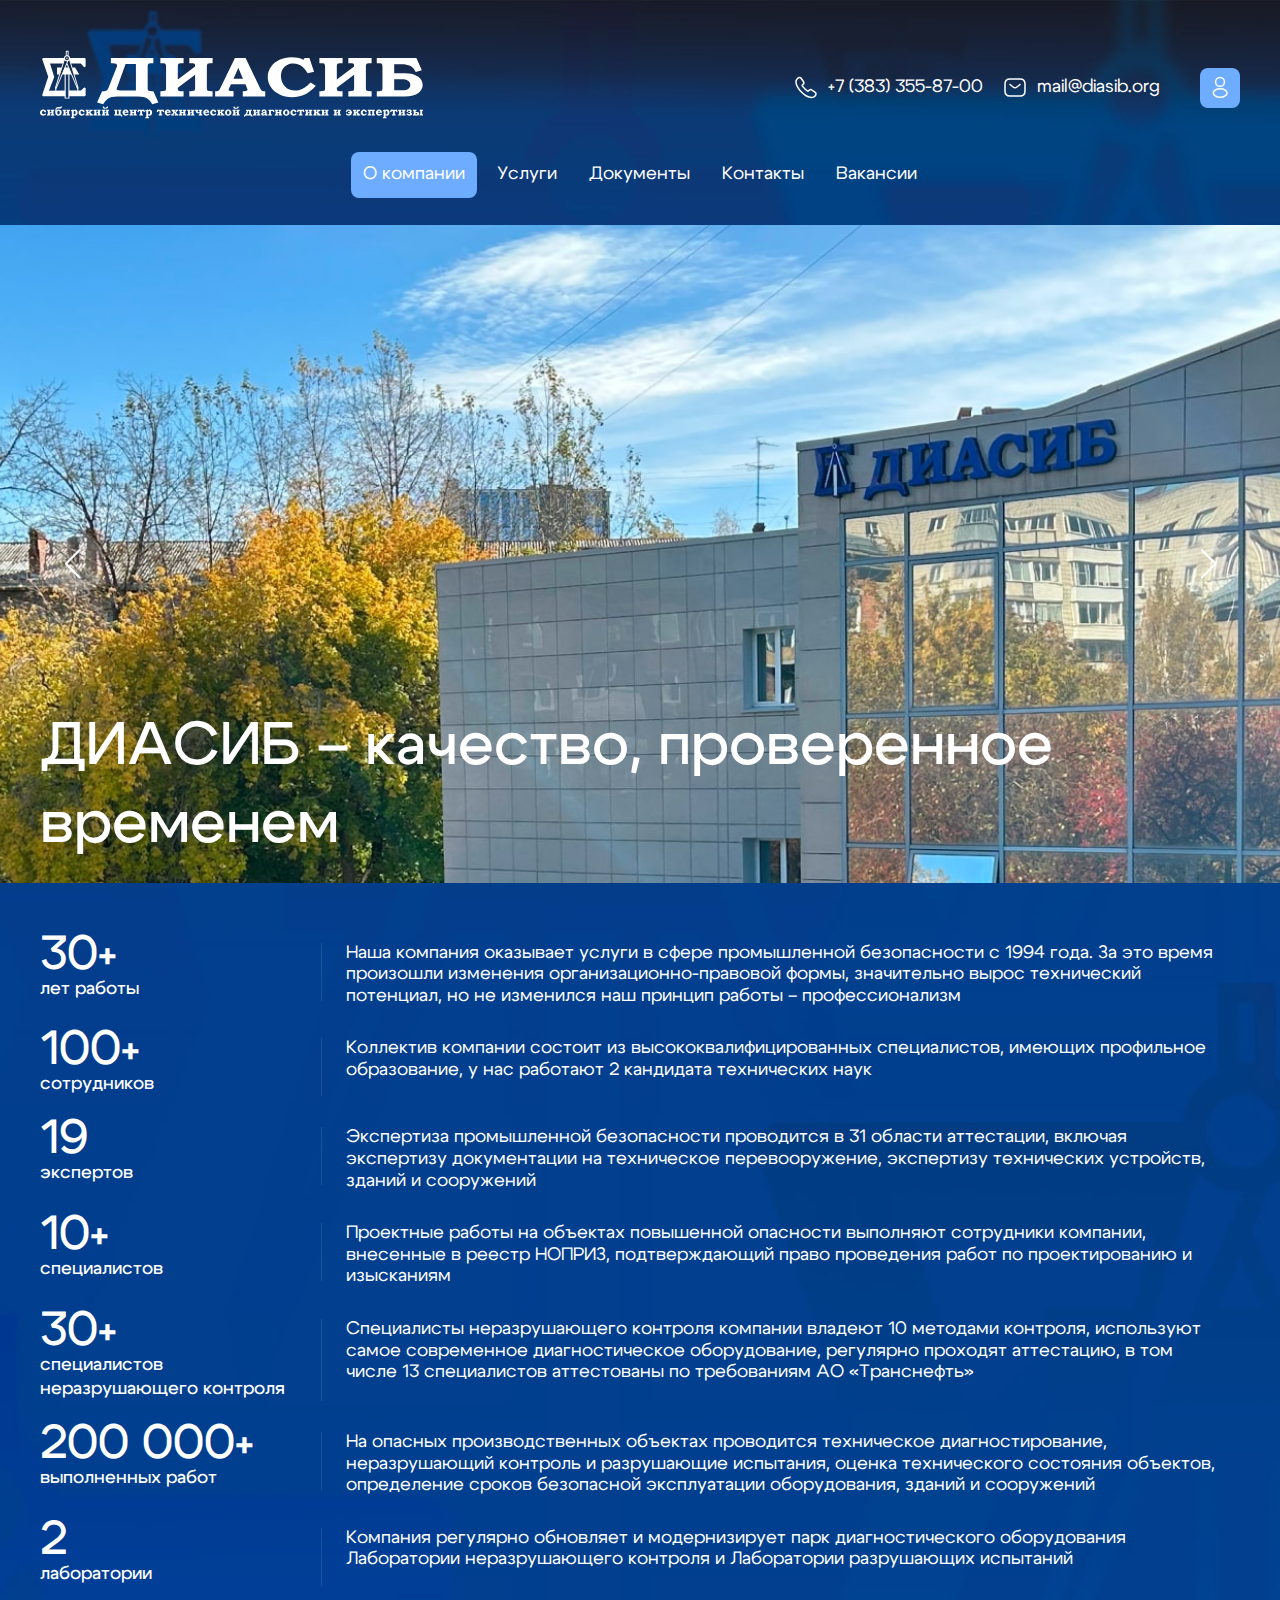
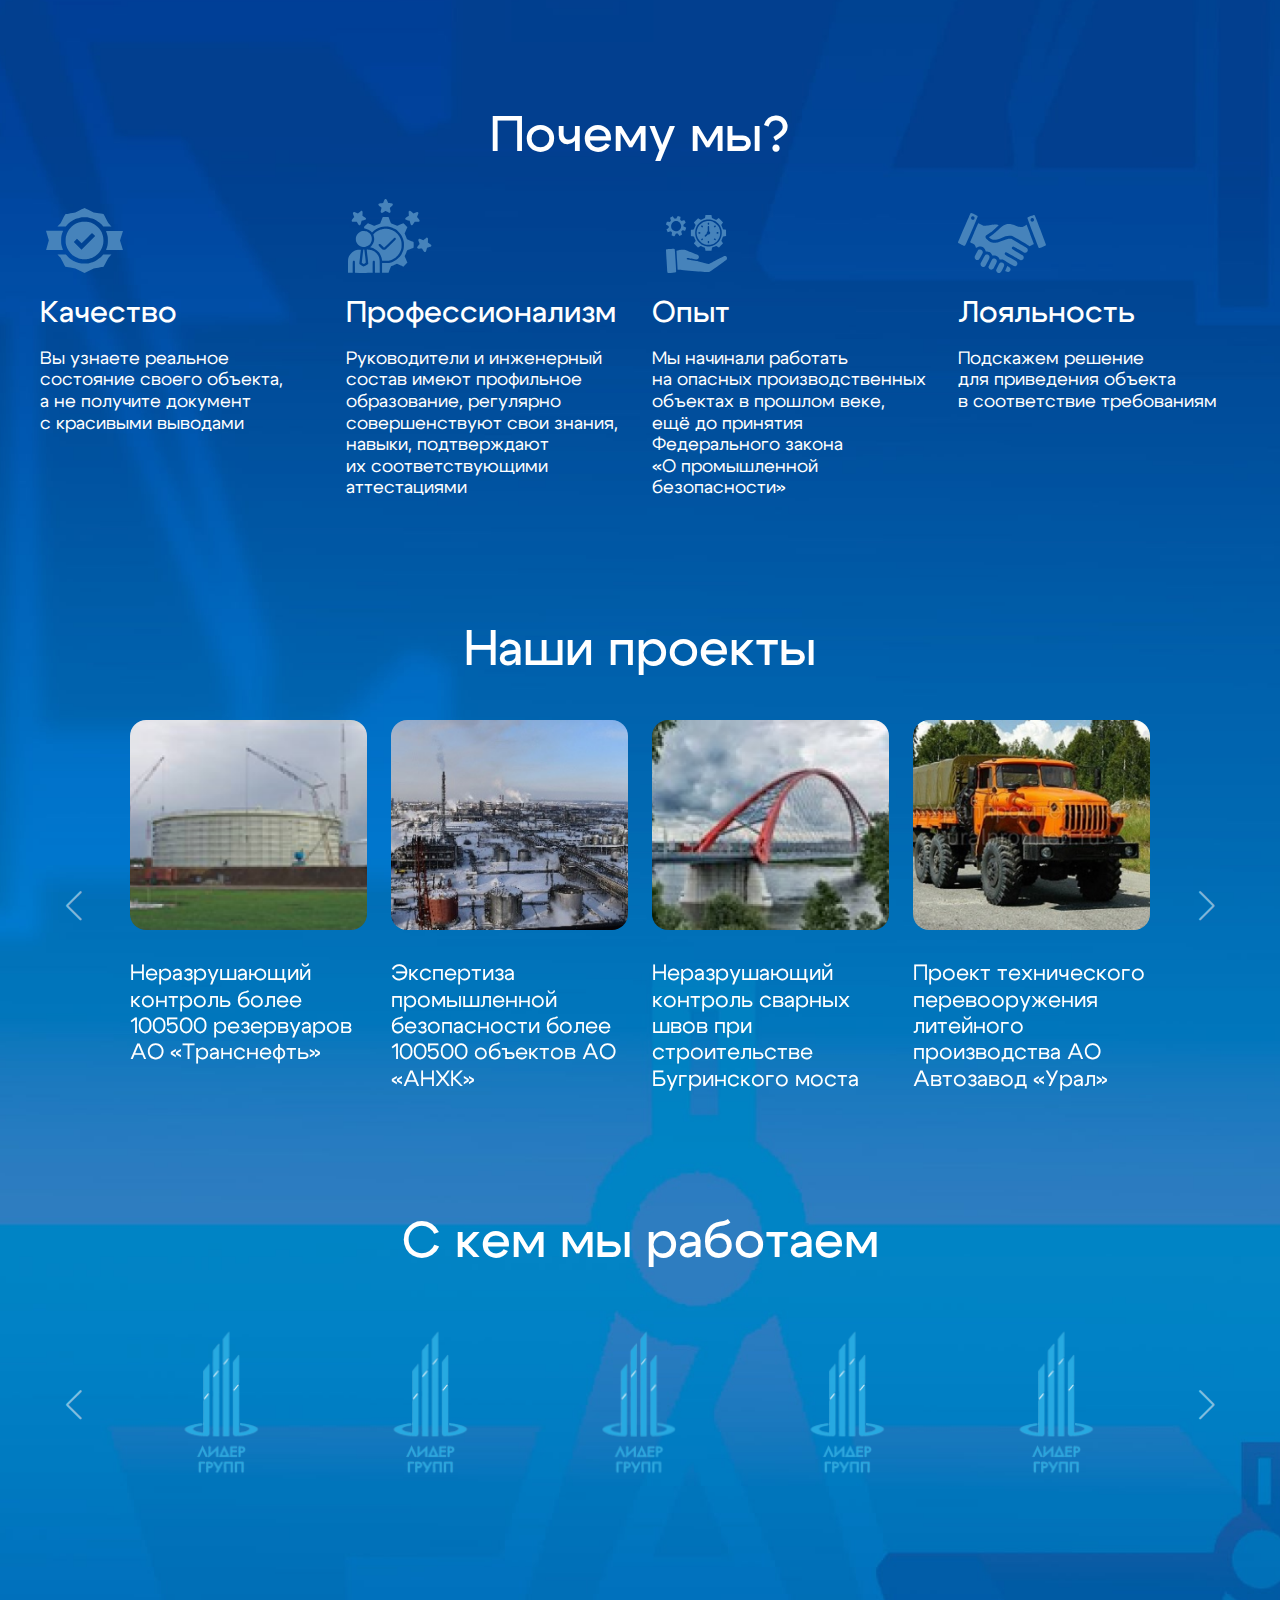
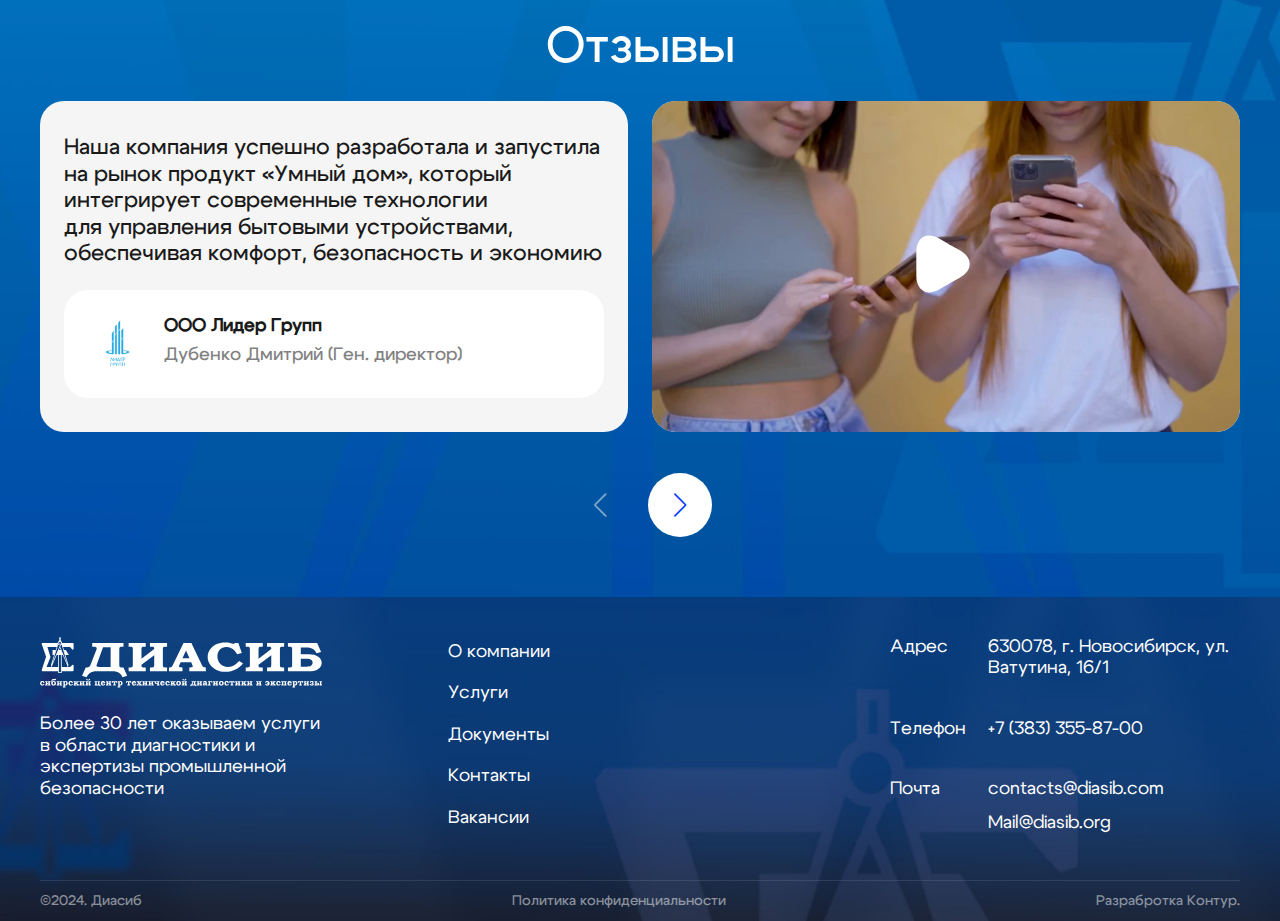
==== commit 8d509f2c: "adding projects slider" ====
--- a/about.html
+++ b/about.html
@@ -170,22 +170,42 @@
                 <div class="container">
                     <h2>Наши проекты</h2>
                     <div class="projects-wrapper">
-                        <div class="projects-item">
-                            <img src="./assets/imgs/project1.png" alt="project">
-                            <p>Неразрушающий контроль более 100500 резервуаров АО «Транснефть»</p>
-                        </div>
-                        <div class="projects-item">
-                            <img src="./assets/imgs/project2.png" alt="project">
-                            <p>Экспертиза промышленной безопасности более 100500 объектов АО «АНХК»</p>
-                        </div>
-                        <div class="projects-item">
-                            <img src="./assets/imgs/project3.png" alt="project">
-                            <p>Неразрушающий контроль сварных швов при строительстве Бугринского моста</p>
-                        </div>
-                        <div class="projects-item">
-                            <img src="./assets/imgs/project4.png" alt="project">
-                            <p>Проект технического перевооружения литейного производства АО Автозавод «Урал»</p>
-                        </div>
+                        <div class="projects-swiper swiper">
+                            <div class="swiper-wrapper">
+                                <div class="swiper-slide">
+                                    <div class="projects-item">
+                                        <img src="./assets/imgs/project1.png" alt="project">
+                                        <p>Неразрушающий контроль более 100500 резервуаров АО «Транснефть»</p>
+                                    </div>
+                                </div>
+                                <div class="swiper-slide">
+                                    <div class="projects-item">
+                                        <img src="./assets/imgs/project2.png" alt="project">
+                                        <p>Экспертиза промышленной безопасности более 100500 объектов АО «АНХК»</p>
+                                    </div>
+                                </div>
+                                <div class="swiper-slide">
+                                    <div class="projects-item">
+                                        <img src="./assets/imgs/project3.png" alt="project">
+                                        <p>Неразрушающий контроль сварных швов при строительстве Бугринского моста</p>
+                                    </div>
+                                </div>
+                                <div class="swiper-slide">
+                                    <div class="projects-item">
+                                        <img src="./assets/imgs/project4.png" alt="project">
+                                        <p>Проект технического перевооружения литейного производства АО Автозавод «Урал»</p>
+                                    </div>
+                                </div>
+                                <div class="swiper-slide">
+                                    <div class="projects-item">
+                                        <img src="./assets/imgs/project4.png" alt="project">
+                                        <p>Проект технического перевооружения литейного производства АО Автозавод «Урал»</p>
+                                    </div>
+                                </div>
+                            </div>
+                            <div class=" swiper-button-prev"></div>
+                            <div class="swiper-button-next"></div>
+                        </div>       
                     </div>
                 </div>
             </section>
--- a/styles/style.css
+++ b/styles/style.css
@@ -113,7 +113,6 @@
 	max-width: 1240px;
 	margin: 0 auto;
 	padding: 0 20px;
-	border: 1px solid red;
 }
 
 h1{
